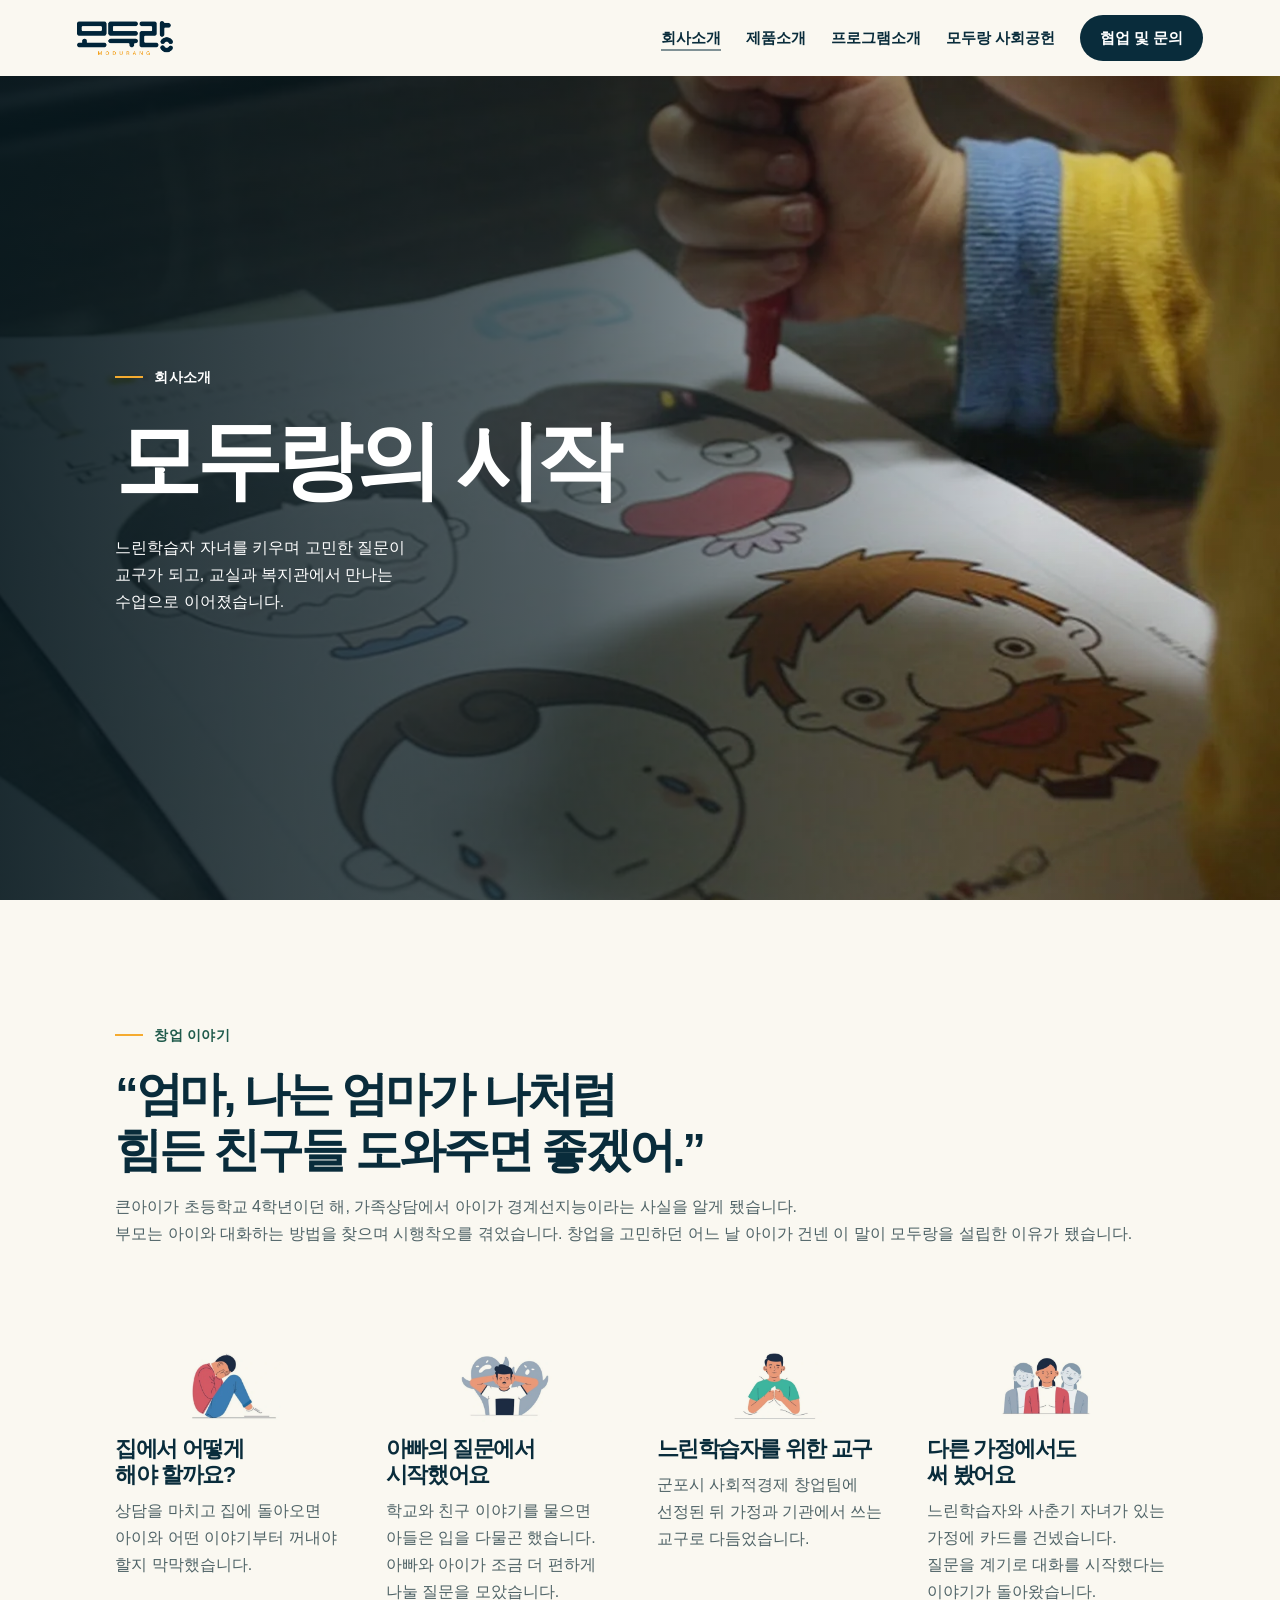
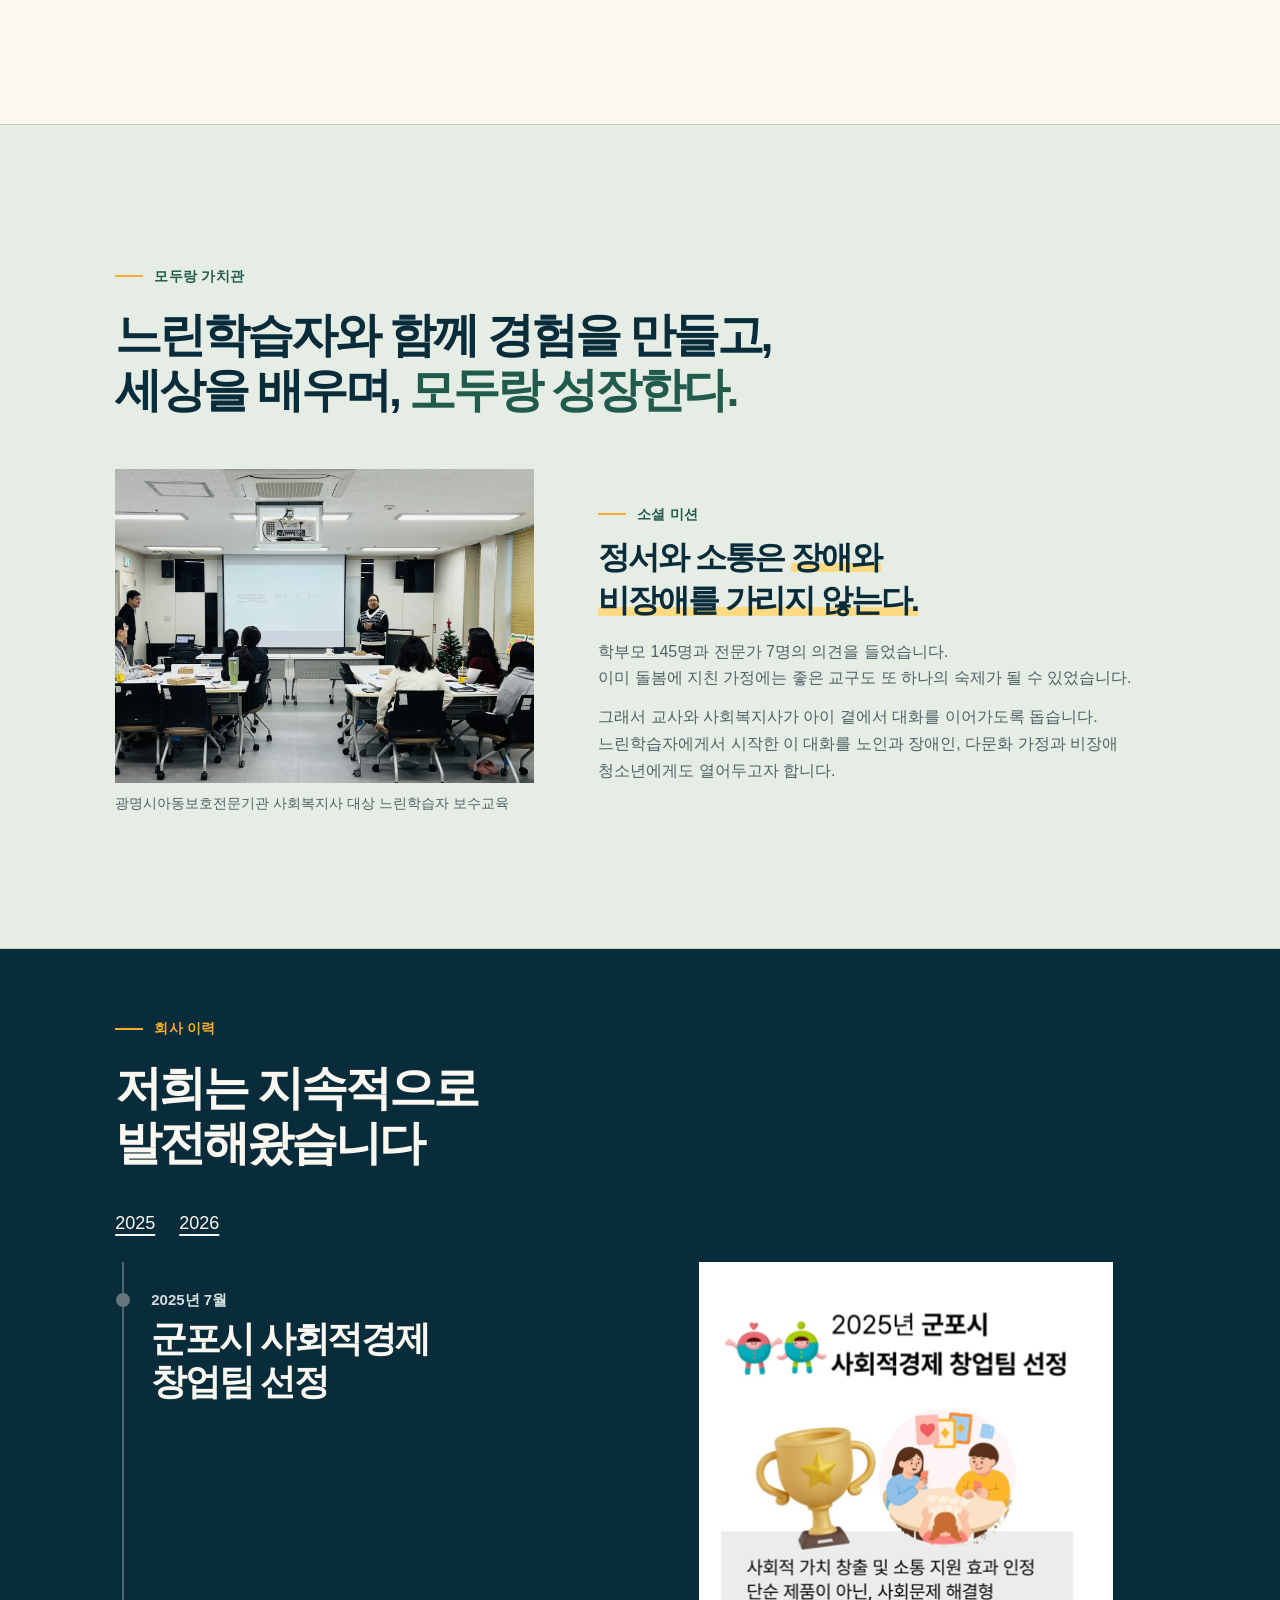
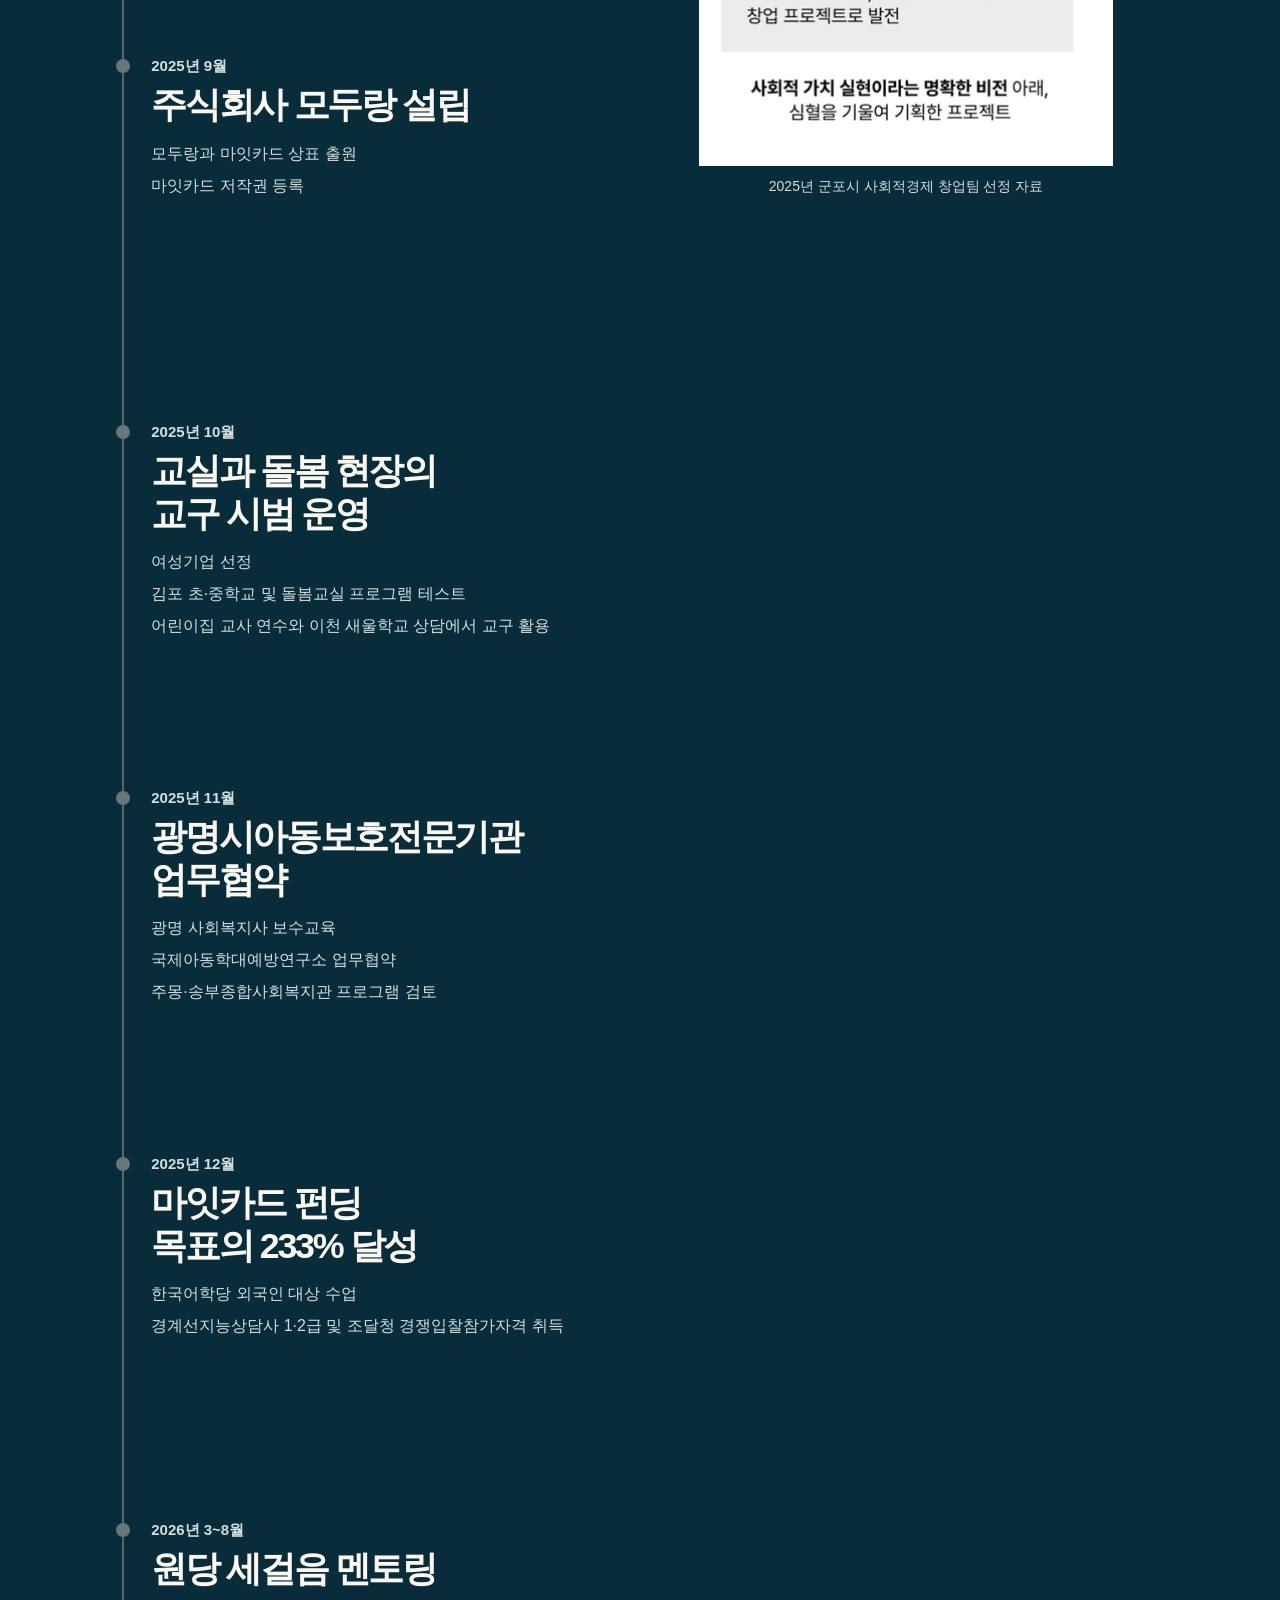
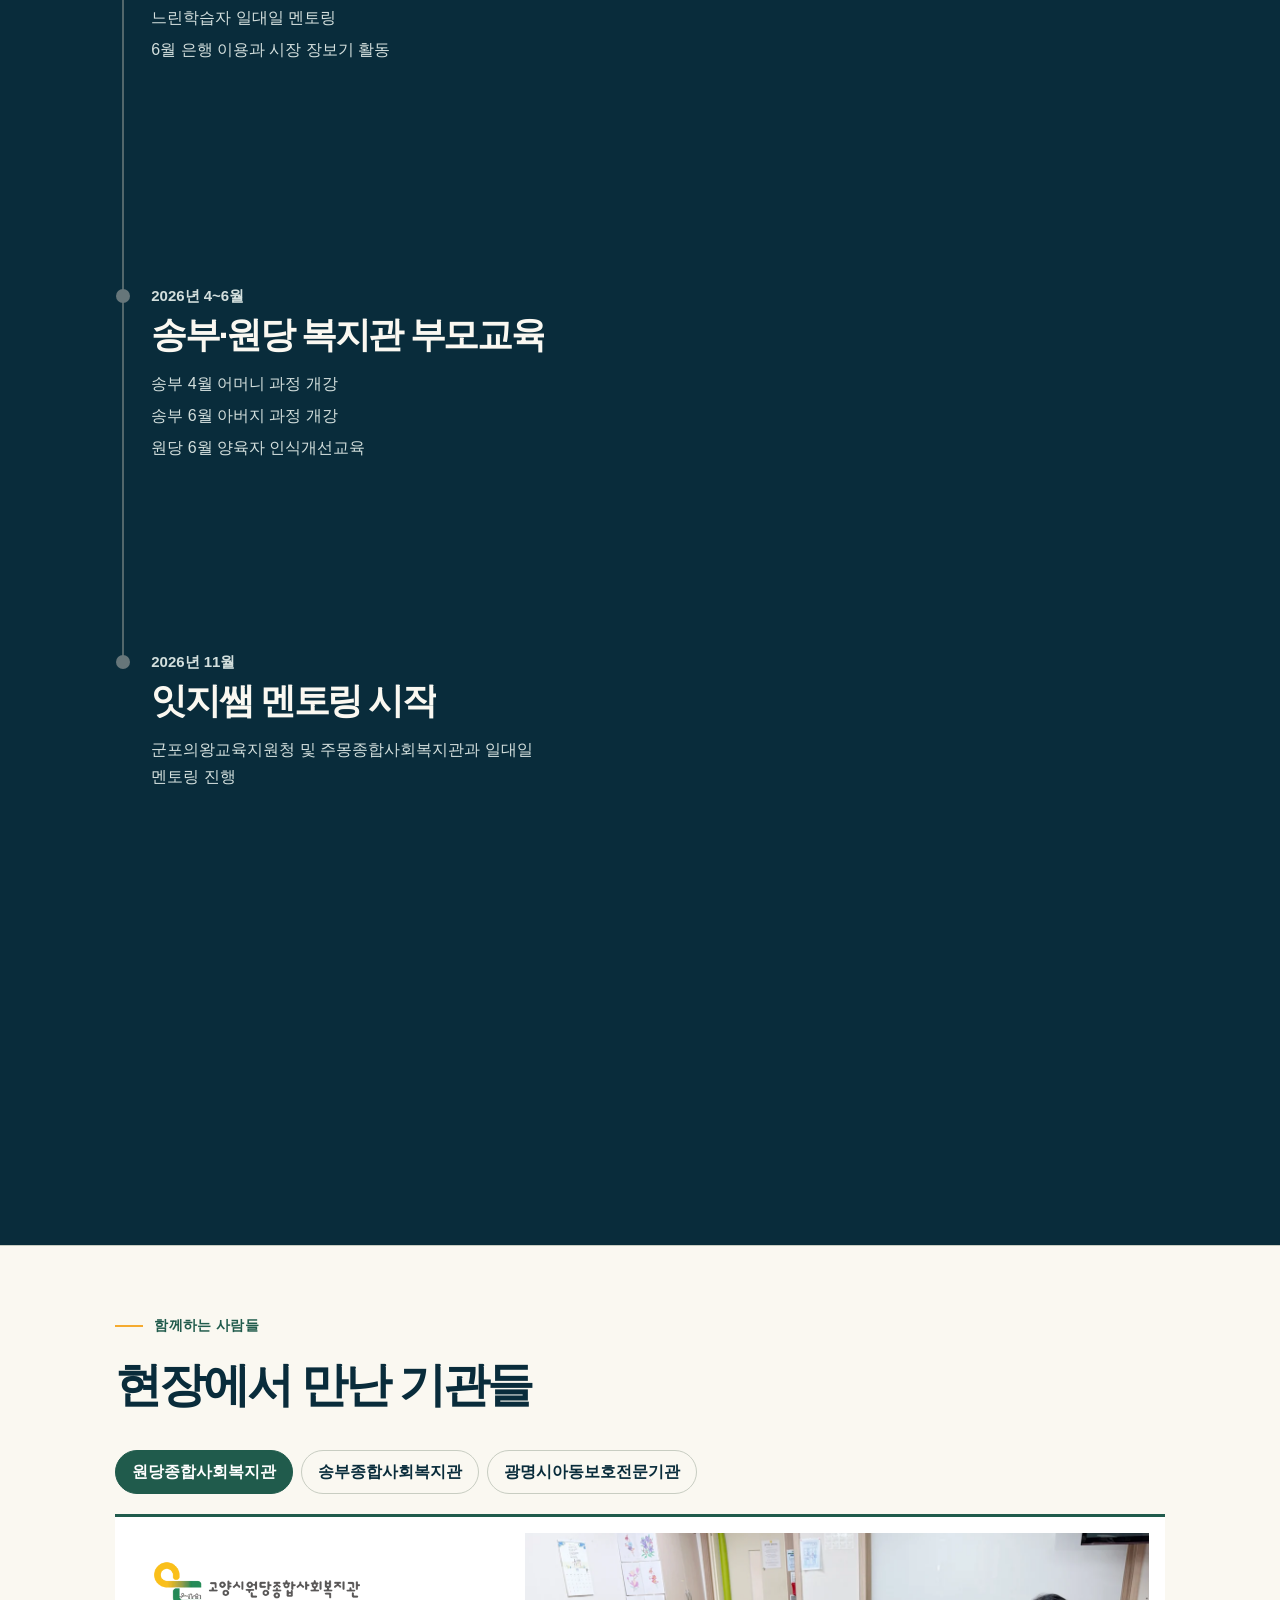
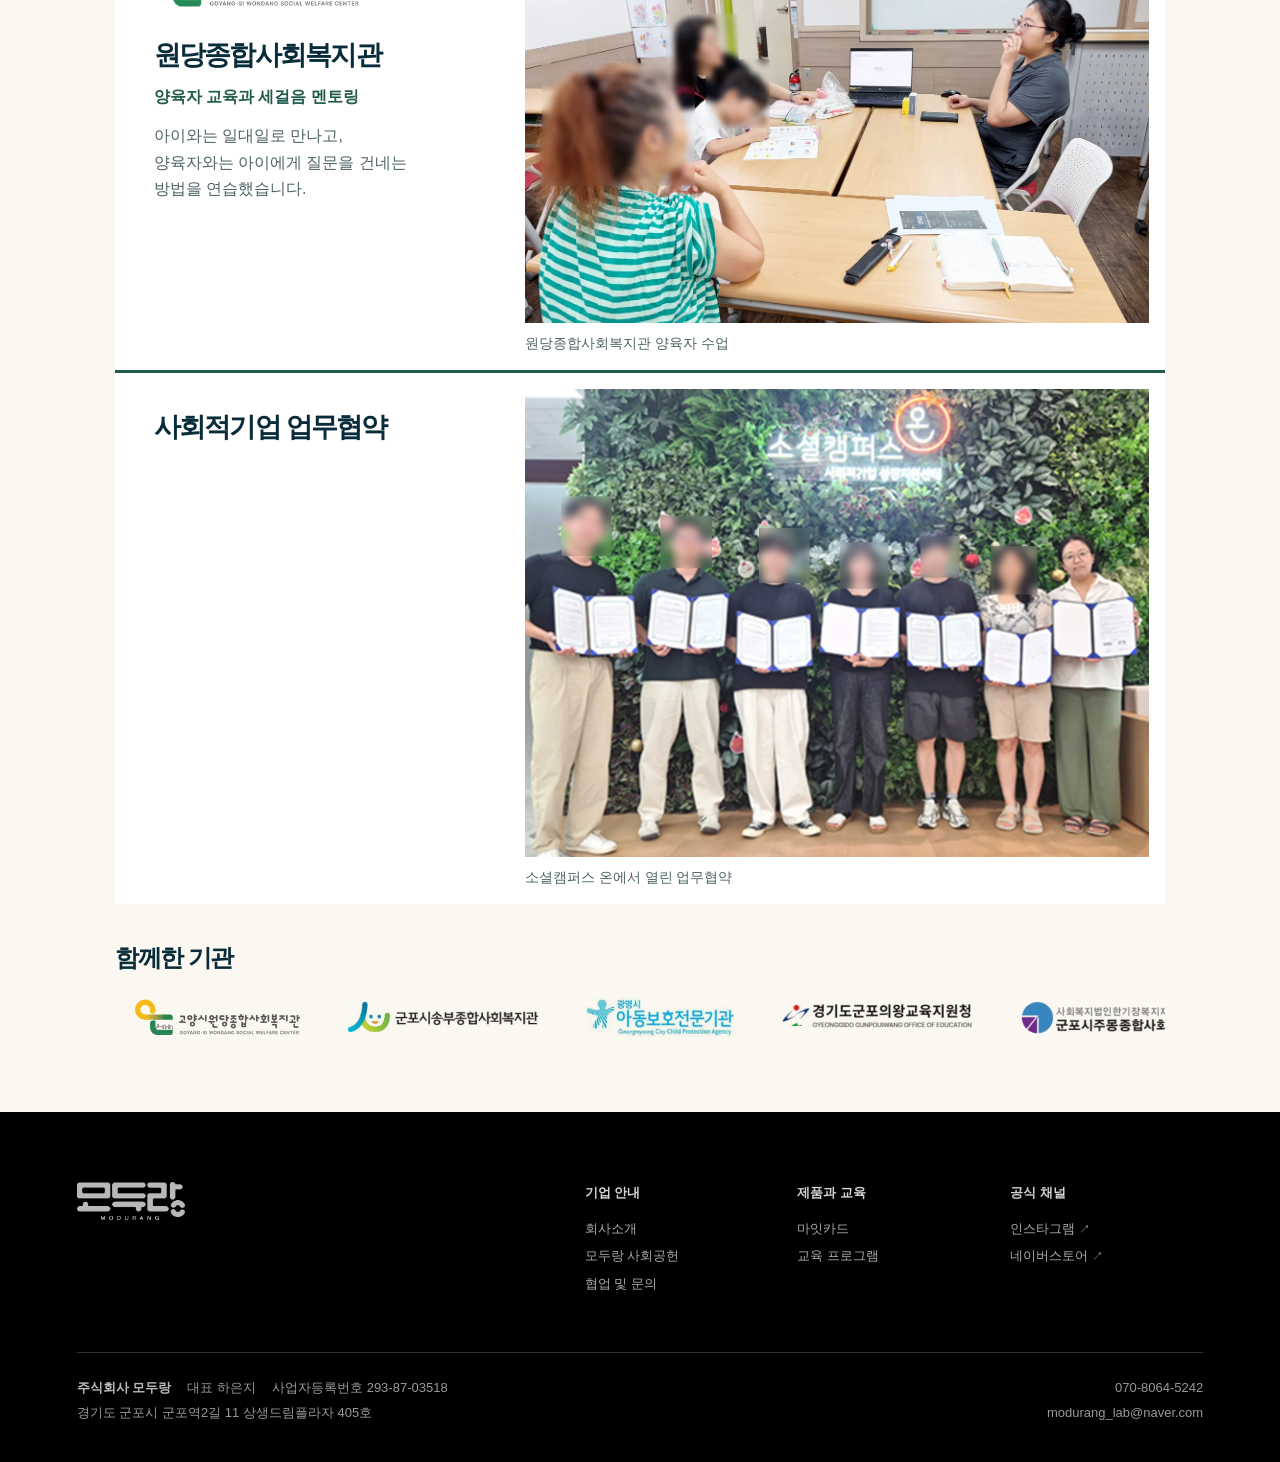
==== company.html @ 67b657a2 "Publish Modurang corporate website" ====
<!DOCTYPE html>

<html lang="ko">
<head>
<meta charset="utf-8"/>
<meta content="width=device-width, initial-scale=1" name="viewport"/>
<meta content="모두랑은 느린학습자를 위한 대화 교구와 교육 프로그램을 만듭니다." name="description"/>
<title>회사소개 | 주식회사 모두랑</title>
<link href="style.css" rel="stylesheet"/>
<link href="scenes.css" rel="stylesheet"/>
<script defer="" src="vendor/lenis-1.3.17.min.js"></script><script defer src="editions.js"></script><script defer="" src="site.js">
</script>
<script defer src="scenes.js"></script>
</head>
<body class="page-company">
<a class="skip" href="#main">본문으로 이동</a>
<header class="bar">
<div class="wrap">
<a class="brand" href="index.html">
<img alt="모두랑 홈" src="images/logo.png"/>
</a>
<nav aria-label="주 메뉴" class="nav">
<a aria-current="page" class="" href="company.html"><span class="menu-label">회사소개</span></a>
<a class="" href="product.html"><span class="menu-label">제품소개</span></a>
<a class="" href="programs.html"><span class="menu-label">프로그램소개</span></a>
<a class="" href="impact.html"><span class="menu-label">모두랑 사회공헌</span></a>
<a class="contact" href="contact.html"><span class="menu-label">협업 및 문의</span></a>
</nav>
<details class="mobile">
<summary>메뉴</summary>
<nav aria-label="모바일 메뉴">
<a aria-current="page" class="" href="company.html"><span class="menu-label">회사소개</span></a>
<a class="" href="product.html"><span class="menu-label">제품소개</span></a>
<a class="" href="programs.html"><span class="menu-label">프로그램소개</span></a>
<a class="" href="impact.html"><span class="menu-label">모두랑 사회공헌</span></a>
<a class="contact" href="contact.html"><span class="menu-label">협업 및 문의</span></a>
</nav>
</details>
</div>
</header>
<main id="main">
<section class="title photo-hero">
<div class="wrap">
<div>
<span class="kicker">회사소개</span>
<h1>모두랑의 시작</h1>
<p class="intro">느린학습자 자녀를 키우며 고민한 질문이 교구가 되고, 교실과 복지관에서 만나는 수업으로 이어졌습니다.</p>
</div>
<div class="feature-media"><img alt="그림을 가리키며 낱말을 익히는 모습" class="photo" fetchpriority="high" src="images/origin.webp"/></div>
</div>
</section>
<section class="band section" id="founding-story">
<div class="wrap">
<div class="headline">
<span class="kicker">창업 이야기</span>
<h2>“엄마, 나는 엄마가 나처럼 힘든 친구들 도와주면 좋겠어.”</h2>
<p class="briefText"><span class="sentence">큰아이가 초등학교 4학년이던 해, 가족상담에서 아이가 경계선지능이라는 사실을 알게&nbsp;됐습니다.</span> <span class="sentence">부모는 아이와 대화하는 방법을 찾으며 시행착오를 겪었습니다.</span> <span class="sentence">창업을 고민하던 어느 날 아이가 건넨 이 말이 모두랑을 설립한 이유가&nbsp;됐습니다.</span></p>
</div>
<div aria-label="창업 이야기 네 장면" class="story-notes" role="region" tabindex="0"><article><img alt="" loading="lazy" src="images/brief/story-1.webp"/><h3>집에서 어떻게 해야 할까요?</h3><p>상담을 마치고 집에 돌아오면 아이와 어떤 이야기부터 꺼내야 할지 막막했습니다.</p></article><article><img alt="" loading="lazy" src="images/brief/story-2.webp"/><h3>아빠의 질문에서 시작했어요</h3><p><span class="sentence">학교와 친구 이야기를 물으면 아들은 입을 다물곤&nbsp;했습니다.</span> <span class="sentence">아빠와 아이가 조금 더 편하게 나눌 질문을 모았습니다.</span></p></article><article><img alt="" loading="lazy" src="images/brief/story-3.webp"/><h3>느린학습자를 위한 교구</h3><p>군포시 사회적경제 창업팀에 선정된 뒤 가정과 기관에서 쓰는 교구로 다듬었습니다.</p></article><article><img alt="" loading="lazy" src="images/brief/story-4.webp"/><h3>다른 가정에서도 써 봤어요</h3><p><span class="sentence">느린학습자와 사춘기 자녀가 있는 가정에 카드를 건넸습니다.</span> <span class="sentence">질문을 계기로 대화를 시작했다는 이야기가 돌아왔습니다.</span></p></article></div><div class="story-controls" hidden=""><button aria-label="이전 창업 이야기" data-story="-1" type="button">←</button><span aria-live="polite"></span><button aria-label="다음 창업 이야기" data-story="1" type="button">→</button></div>
</div>
</section>
<section class="band section values" id="values" aria-labelledby="values-title">
  <div class="wrap">
    <header class="values-statement">
      <span class="kicker">모두랑 가치관</span>
      <h2 id="values-title"><span>느린학습자와 함께</span> <span>경험을 만들고,</span><br>
        <span>세상을 배우며,</span> <strong>모두랑 성장한다.</strong></h2>
    </header>
    <div class="mission-layout">
      <div class="mission-copy">
        <span class="kicker">소셜 미션</span>
        <h3 class="mission-quote">정서와 소통은 <mark>장애와 비장애를 가리지&nbsp;않는다.</mark></h3>
        <p><span class="sentence">학부모 145명과 전문가 7명의 의견을 들었습니다.</span> <span class="sentence">이미 돌봄에 지친 가정에는 좋은 교구도 또 하나의 숙제가 될 수 있었습니다.</span></p>
        <p><span class="sentence">그래서 교사와 사회복지사가 아이 곁에서 대화를 이어가도록 돕습니다.</span> <span class="sentence">느린학습자에게서 시작한 이 대화를 노인과 장애인, 다문화 가정과 비장애 청소년에게도 열어두고자 합니다.</span></p>
      </div>
      <figure class="document-photo">
        <div><img width="1300" height="975" src="images/field/gm-class.webp" alt="교육실에서 강사의 설명을 듣는 사회복지사들" loading="lazy"></div>
        <figcaption>광명시아동보호전문기관 사회복지사 대상 느린학습자 보수교육</figcaption>
      </figure>
    </div>
  </div>
</section>
<section class="band section history" id="history">
<div class="wrap">
<header class="headline"><span class="kicker">회사 이력</span>
<h2>저희는 지속적으로 발전해왔습니다</h2>
</header>
<nav class="year-nav" aria-label="회사 이력 연도"><a href="#year25">2025</a><a href="#year26">2026</a>
</nav>
<div class="history-layout">
<div class="history-track">
<article class="record" id="year25">
  <div class="record-copy">
    <div class="record-date">2025년 7월</div>
    <h3>군포시 사회적경제 창업팀 선정</h3>
  </div>
  <figure class="document-photo">
    <div><img width="412" height="501" src="images/field/gunpo-startup-selection.png" alt="소통을 돕는 교구를 사회문제 해결형 창업 프로젝트로 발전시킨 내용을 담은 선정 안내 자료" loading="lazy"></div>
    <figcaption>2025년 군포시 사회적경제 창업팀 선정 자료</figcaption>
  </figure>
</article>
<article class="record" id="foundation">
  <div class="record-copy">
    <div class="record-date">2025년 9월</div>
    <h3>주식회사 모두랑 설립</h3>
    <ul class="record-details">
      <li>모두랑과 마잇카드 상표 출원</li>
      <li>마잇카드 저작권 등록</li>
    </ul>
  </div>
  <figure class="document-photo">
    <div class="prototype-frame"><span class="rotated-prototype"><img width="1050" height="1400" src="images/brief/image11.png" alt="마잇카드 시제품" loading="lazy"></span></div>
    <figcaption>교구 개발 자료 | 마잇카드 시제품</figcaption>
  </figure>
</article>
<article class="record" id="school">
  <div class="record-copy">
    <div class="record-date">2025년 10월</div>
    <h3>교실과 돌봄 현장의 교구 시범 운영</h3>
    <ul class="record-details">
      <li>여성기업 선정</li>
      <li>김포 초·중학교 및 돌봄교실 프로그램 테스트</li>
      <li>어린이집 교사 연수와 이천 새울학교 상담에서 교구 활용</li>
    </ul>
  </div>
  <figure class="document-photo">
    <div><img width="825" height="1100" src="images/field/office.webp" alt="군포 모두랑 사무실" loading="lazy"></div>
    <figcaption>2025년 10월 | 군포 모두랑 사무실</figcaption>
  </figure>
</article>
<article class="record" id="agreement">
  <div class="record-copy">
    <div class="record-date">2025년 11월</div>
    <h3>광명시아동보호전문기관 업무협약</h3>
    <ul class="record-details">
      <li>광명 사회복지사 보수교육</li>
      <li>국제아동학대예방연구소 업무협약</li>
      <li>주몽·송부종합사회복지관 프로그램 검토</li>
    </ul>
  </div>
  <figure class="document-photo">
    <div><img width="1300" height="975" src="images/field/gm-agreement.webp" alt="광명시아동보호전문기관과의 업무협약 현장" loading="lazy"></div>
    <figcaption>광명시아동보호전문기관과의 업무협약 현장</figcaption>
  </figure>
</article>
<article class="record" id="funding">
  <div class="record-copy">
    <div class="record-date">2025년 12월</div>
    <h3>마잇카드 펀딩 목표의 233% 달성</h3>
    <ul class="record-details">
      <li>한국어학당 외국인 대상 수업</li>
      <li>경계선지능상담사 1·2급 및 조달청 경쟁입찰참가자격 취득</li>
    </ul>
  </div>
  <figure class="document-photo">
    <div><img width="1300" height="845" src="images/field/kit-white.webp" alt="마잇카드와 활동 도구" loading="lazy"></div>
    <figcaption>제품 자료 | 마잇카드와 활동 도구</figcaption>
  </figure>
</article>
<article class="record" id="year26">
  <div class="record-copy">
    <div class="record-date">2026년 3~8월</div>
    <h3>원당 세걸음 멘토링</h3>
    <ul class="record-details">
      <li>느린학습자 일대일 멘토링</li>
      <li>6월 은행 이용과 시장 장보기 활동</li>
    </ul>
  </div>
  <figure class="document-photo">
    <div><img width="1300" height="975" src="images/field/market.webp" alt="원당 세걸음 멘토링 장보기 활동" loading="lazy"></div>
    <figcaption>원당 세걸음 멘토링 장보기 활동</figcaption>
  </figure>
</article>
<article class="record" id="parents-course">
  <div class="record-copy">
    <div class="record-date">2026년 4~6월</div>
    <h3>송부·원당 복지관 부모교육</h3>
    <ul class="record-details">
      <li>송부 4월 어머니 과정 개강</li>
      <li>송부 6월 아버지 과정 개강</li>
      <li>원당 6월 양육자 인식개선교육</li>
    </ul>
  </div>
  <figure class="document-photo">
    <div><img width="1300" height="975" src="images/field/songbu-class.webp" alt="송부종합사회복지관 어머니 과정" loading="lazy"></div>
    <figcaption>송부종합사회복지관 어머니 과정</figcaption>
  </figure>
</article>
<article class="record" id="mentoring">
  <div class="record-copy">
    <div class="record-date">2026년 11월</div>
    <h3>잇지쌤 멘토링 시작</h3>
    <ul class="record-details">
      <li>군포의왕교육지원청 및 주몽종합사회복지관과 일대일 멘토링 진행</li>
    </ul>
  </div>
  <figure class="document-photo">
    <div><img width="1280" height="960" src="images/field/gunpo-mentor.webp" alt="군포 일대일 멘토링 활동 자료" loading="lazy"></div>
    <figcaption>군포 일대일 멘토링 활동 자료</figcaption>
  </figure>
</article>
</div>
<div class="history-stage"></div>
</div>
</div>
</section>
<section class="band section partners" id="partners">
<div class="wrap">
<header class="headline"><span class="kicker">함께하는 사람들</span>
<h2>현장에서 만난 기관들</h2>
</header>
<div class="case-selector" aria-label="협력 사례 선택" hidden>
<button type="button" data-case="wondang" aria-controls="case-wondang">원당종합사회복지관</button>
<button type="button" data-case="songbu" aria-controls="case-songbu">송부종합사회복지관</button>
<button type="button" data-case="gm" aria-controls="case-gm">광명시아동보호전문기관</button>
</div>
<article class="case-panel" id="case-wondang">
<div class="case-info">
<div class="case-logo"><img src="images/field/logo-wondang.webp" alt="원당종합사회복지관 로고">
</div>
<h3>원당종합사회복지관</h3><strong>양육자 교육과 세걸음 멘토링</strong>
<p>아이와는 일대일로 만나고, 양육자와는 아이에게 질문을 건네는 방법을 연습했습니다.</p>
</div>
<figure class="document-photo">
<div><img src="images/field/parents-class.webp" alt="원당종합사회복지관 양육자 수업" loading="lazy">
</div>
<figcaption>원당종합사회복지관 양육자 수업</figcaption>
</figure>
</article>
<article class="case-panel" id="case-songbu">
<div class="case-info">
<div class="case-logo"><img src="images/field/logo-songbu.webp" alt="송부종합사회복지관 로고">
</div>
<h3>송부종합사회복지관</h3><strong>업무협약과 부모교육</strong>
<p><span class="sentence">어머니 과정과 아버지 과정을 열었습니다.</span> <span class="sentence">느린학습자 인식개선 부스에는 교구를 후원했습니다.</span></p>
</div>
<figure class="document-photo">
<div><img src="images/field/songbu-parents.webp" alt="교구를 펼쳐 놓고 이야기를 나누는 송부종합사회복지관 학부모들" loading="lazy">
</div>
<figcaption>송부종합사회복지관 학부모 수업</figcaption>
</figure>
</article>
<article class="case-panel" id="case-gm">
<div class="case-info">
<div class="case-logo"><img src="images/field/logo-gm.webp" alt="광명시아동보호전문기관 로고">
</div>
<h3>광명시아동보호전문기관</h3><strong>업무협약과 실무자 교육</strong>
<p>아동을 만나는 사회복지사를 대상으로 느린학습자 보수교육을 진행했습니다.</p>
</div>
<figure class="document-photo">
<div><img src="images/field/gm-class.webp" alt="광명시아동보호전문기관 사회복지사 보수교육" loading="lazy">
</div>
<figcaption>광명시아동보호전문기관 사회복지사 보수교육</figcaption>
</figure>
</article>
<article class="case-panel" id="case-social">
<div class="case-info"><h3>사회적기업 업무협약</h3></div>
<figure class="document-photo">
<div><img width="1600" height="1200" src="images/field/social-enterprise-mou.webp" alt="소셜캠퍼스 온에서 참여자들이 협약서를 들고 찍은 단체 사진" loading="lazy"></div>
<figcaption>소셜캠퍼스 온에서 열린 업무협약</figcaption>
</figure>
</article>
<h3 class="partner-strip-heading" id="directory-title">함께한 기관</h3>
<div class="partner-strip" id="partner-strip" role="region" aria-labelledby="directory-title" tabindex="0">
<ul class="partner-list">
  <li><img class="partner-logo" src="images/field/logo-wondang.webp" alt="원당종합사회복지관"></li>
  <li><img class="partner-logo" src="images/field/logo-songbu.webp" alt="송부종합사회복지관"></li>
  <li><img class="partner-logo" src="images/field/logo-gm.webp" alt="광명시아동보호전문기관"></li>
  <li><img class="partner-logo" src="images/field/logo-office.webp" alt="경기군포의왕교육지원청"></li>
  <li><img class="partner-logo" src="images/field/logo-jumong.webp" alt="주몽종합사회복지관"></li>
</ul>
</div>
</div>
</section>
</main>
<footer class="foot" id="footer">
  <div class="wrap">
    <div class="foot-directory">
      <a class="foot-brand" href="index.html"><img src="images/logo.png" alt="모두랑 홈"></a>
      <nav aria-label="하단 메뉴">
        <div><p>기업 안내</p><a href="company.html">회사소개</a><a href="impact.html">모두랑 사회공헌</a><a href="contact.html">협업 및 문의</a></div>
        <div><p>제품과 교육</p><a href="product.html">마잇카드</a><a href="programs.html">교육 프로그램</a></div>
        <div><p>공식 채널</p><a href="https://www.instagram.com/modurang.lab/">인스타그램 <span aria-hidden="true">↗</span></a><a href="https://smartstore.naver.com/modurang_lab">네이버스토어 <span aria-hidden="true">↗</span></a></div>
      </nav>
    </div>
    <div class="foot-details">
      <div><p><strong>주식회사 모두랑</strong><span>대표 하은지</span><span>사업자등록번호 293-87-03518</span></p>
      <address>경기도 군포시 군포역2길 11 상생드림플라자 405호</address></div>
      <address class="foot-contact"><a href="tel:07080645242">070-8064-5242</a><a href="mailto:modurang_lab@naver.com">modurang_lab@naver.com</a></address>
    </div>
  </div>
</footer>
</body>
</html>
---- style.css ----
* { box-sizing: border-box }
:root {
  --ink: #092c3b; --paper: #faf8f1; --orange: #f5ab30; --pine: #205b4c;
  --draw-line-size: 2px; --line: #c8cdc2; --muted: #4f6367; --pale: #e6ede4; --header: 76px;
  --scene-min: 42rem; --scene: max(var(--scene-min), calc(100svh - var(--header))); --pad: clamp(48px, 7vh, 84px);
  font-family: Pretendard, "Apple SD Gothic Neo", "Malgun Gothic", sans-serif;
  background: var(--paper); color: var(--ink); word-break: keep-all; overflow-wrap: break-word;
  scroll-padding-top: var(--header);
}
body, figure, p, h1, h2, h3, blockquote, ol, ul { margin: 0 }
body { line-height: 1.68 }
main p { text-wrap: pretty }
.sentence { display: inline-block; max-width: 100%; vertical-align: top }
a { color: inherit; text-underline-offset: 5px }
img { display: block; max-width: 100% }
button, summary { font: inherit; color: inherit; cursor: pointer }
a, button, summary { touch-action: manipulation }
:focus-visible { outline: 3px solid #bb6b00; outline-offset: 4px }
[hidden] { display: none !important }
.skip, .sr { position: absolute; width: 1px; height: 1px; overflow: hidden; clip-path: inset(50%) }
.skip:focus { position: fixed; inset: 12px auto auto 12px; z-index: 20; width: auto; height: auto; clip-path: none; background: white; padding: 8px 16px }
.wrap { width: min(1280px, 88vw); margin-inline: auto }
main .wrap { width: min(1080px, 82vw) }
.bar { height: var(--header); position: sticky; top: 0; z-index: 9; background: var(--paper) }
.bar .wrap, .nav, .actions { display: flex; align-items: center; gap: 25px }
.bar .wrap { justify-content: space-between }
.bar .wrap { height: 100% }
.brand img { width: 96px }
.nav a, .mobile a, .actions a, .foot a { text-decoration: none }
.nav a { font-size: 15px; font-weight: 700 }
.foot a:hover { text-decoration: underline }
.bar .menu-label, main :is(.more, .row a) { position: relative; display: inline-block }
.bar .menu-label::after, .bar nav [aria-current="page"] .menu-label::before,
main :is(.more, .row a)::before, main :is(.more, .row a)::after {
  content: ''; position: absolute; inset: auto 0 0; height: var(--draw-line-size);
  background: currentColor; pointer-events: none;
}
.bar nav [aria-current="page"] .menu-label::before, main :is(.more, .row a)::before { opacity: .5 }
.bar .menu-label::after, main :is(.more, .row a)::after { clip-path: inset(0 100% 0 0) }
.bar nav a:is(:hover, :focus-visible) .menu-label::after,
main :is(.more, .row a):is(:hover, :focus-visible)::after { clip-path: inset(0) }
@media (prefers-reduced-motion: no-preference) {
  .bar .menu-label::after, main :is(.more, .row a)::after {
    transition: clip-path 320ms cubic-bezier(.22,.68,.2,1);
  }
}
.nav .contact, .pill { display: inline-flex; align-items: center; gap: 14px; border-radius: 30px; padding: 10px 20px; background: var(--ink); color: white; font-weight: 700; text-decoration: none }
.mobile { display: none }
main { display: grid; grid-template-columns: minmax(0, 1fr); grid-auto-rows: auto }
main > section { display: grid; align-content: center; min-height: var(--scene); padding-block: var(--pad) }
.section + .section { border-top: 1px solid var(--line) }
.panel, .cover, .title { background: var(--pale) }
.dark, .contactHero { background: var(--ink); color: var(--paper) }
.coverGrid, .title .wrap, .pair, .storyline, .question-layout {
  display: grid; grid-template-columns: 0.86fr 1.14fr; gap: clamp(28px, 6vw, 100px); align-items: center
}
.coverGrid > *, .pair > *, .title .wrap > *, .question-layout > * { min-width: 0 }
.kicker, .meta { font-size: 14px; font-weight: 700; letter-spacing: .025em }
.kicker { display: inline-flex; align-items: center; gap: 11px; color: var(--pine); margin-bottom: 20px }
.kicker::before { content: ''; width: 28px; height: var(--draw-line-size); background: var(--orange) }
.dark .kicker, .contactHero .kicker { color: #ffd38b }
h1, h2, h3 { letter-spacing: -.065em; line-height: 1.19; text-wrap: balance }
h1 { font-size: clamp(48px, 6.7vw, 105px) }
h2 { font-size: clamp(32px, 3.65vw, 60px); max-width: 23ch }
h3 { font-size: clamp(21px, 2.1vw, 32px) }
.cover h1 { font-size: clamp(48px, 4.65vw, 76px) }
.cover h1 em { color: var(--pine); font-style: normal; font-weight: 600 }
.intro, .briefText, .story-notes p, .row p, .review p { color: var(--muted); font-size: clamp(16px, 1.24vw, 19px) }
.intro { margin-top: 24px }
.dark .briefText, .contactHero p { color: #cddbd9 }
.actions { flex-wrap: wrap; margin-top: 26px }
main :is(.more, .row a) { text-decoration: none }
.more { padding-block: 4px; font-size: 15px; font-weight: 700 }
.more span { margin-left: 10px }
.headline { margin-bottom: clamp(24px, 4vh, 40px) }
.headline .briefText, .pair .briefText, .contactHero p { margin-top: 16px }
.feature-media, .still, .prototype-photo, .origin-print { overflow: hidden }
.feature-media img, .origin-print img, .photo { width: 100%; height: 100%; object-fit: cover }
.cover, .title { padding: 0; position: relative }
.coverGrid, .title .wrap { padding-block: var(--pad) }
.coverGrid .feature-media, .title .feature-media { height: clamp(250px, 60svh, 690px) }
.print figcaption, .pair figcaption { display: flex; justify-content: space-between; gap: 12px; padding-top: 10px; font-size: 13px; color: var(--muted) }
.print figcaption span:last-child { font-size: 16px }
.storyline { grid-template-columns: .85fr 1.15fr }
.origin-print img { aspect-ratio: 1.16 }
.storyline blockquote, .review blockquote { font-size: clamp(30px, 3.15vw, 54px); font-weight: 600; line-height: 1.45; letter-spacing: -.055em }
.storyline .briefText { margin-top: 20px }
.pair .feature-media { height: clamp(250px, 47svh, 530px) }
.briefText + .more, .review .more, .dark .more, .rows + .more { margin-top: 20px }
#use .headline { margin-bottom: clamp(52px, 6vw, 88px) }
.steps { list-style: none; padding: 0; display: grid; grid-template-columns: repeat(3, 1fr); gap: clamp(12px, 2.2vw, 36px); position: relative }
.steps li { min-width: 0 }
.still img { width: 100%; aspect-ratio: 1.67; object-fit: cover }
.steps h3 { margin-top: 18px }
.steps .briefText { margin-top: 10px; font-size: 16px }
.rows { margin-top: clamp(28px,3vw,44px); border-bottom: var(--draw-line-size) solid var(--line) }
.row { padding: clamp(24px,2.4vw,36px) 0; display: grid; grid-template-columns: minmax(100px, .6fr) 1.8fr; gap: 24px }
.row strong { font-size: 17px }
.rows + .briefText { margin-top: 12px; font-size: 15px }
.gallery { display: grid; grid-template-columns: repeat(3, minmax(0, 1fr)); gap: 20px; margin: 20px 0 }
.gallery figure > a, .prototype-photo > a { display: block }
.gallery img { max-height: 180px; margin: auto }
.gallery figcaption, .prototype-photo figcaption { font-size: 14px; margin-top: 8px }
.folio { border-bottom: 1px solid var(--line) }
.folio summary { padding: 12px 0; font-weight: 700 }
#founding-story .headline { margin-bottom: clamp(56px, 7vw, 104px) }
.story-notes { display: grid; grid-template-columns: repeat(4, 1fr); gap: clamp(12px, 2.6vw, 40px) }
.story-notes article { padding-top: 12px }
.story-notes img { margin-inline: auto; width: 94px; aspect-ratio: 1.3; object-fit: contain; mix-blend-mode: multiply }
.story-notes h3 { margin: 14px 0 10px; font-size: 22px }
.story-notes p { font-size: 16px }
.prototype { display: grid; grid-template-columns: .85fr 1fr; align-items: center; gap: 8% }
.prototype-photo img { width: 100%; height: clamp(210px, 34vh, 360px); object-fit: cover; object-position: center 58% }
.prototype-photo figcaption { color: var(--muted) }
.review { border-top: 1px solid var(--line); padding-top: 16px }
.review blockquote { font-size: clamp(25px, 2.65vw, 42px); margin-bottom: 16px }
.buttons button { border: 1px solid var(--pine); border-radius: 24px; padding: 8px 16px; background: var(--pine); color: white; font-weight: 700 }
.question-layout { grid-template-columns: 1fr 1fr }
.question-layout .samples { background: #edece1; padding: clamp(20px, 3.5vw, 55px); text-align: center }
.samples { scroll-margin-top: 16px }
.sample-stack.is-ready { display: grid; align-items: stretch }
.sample-stack.is-ready > .deck { grid-area: 1 / 1; min-width: 0 }
.sample-stack.is-ready > .deck[inert] { visibility: hidden }
.deck { display: grid; grid-template-rows: auto 1fr; align-content: start; justify-items: center; gap: 18px }
.card-face { position: relative; overflow: hidden; height: clamp(140px,25vh,255px); aspect-ratio: 220 / 313; border: 1px solid #222; border-radius: 9.5% / 6.7%; background: white; box-shadow: 0 8px 18px #122d361d }
.card-face img { position: absolute; inset: -3% auto auto -3%; width: 106%; height: 106%; max-width: none }
.deck figcaption { width: 100% }
.deck strong { display: block; min-height: 2.7em; font-size: clamp(22px, 2.3vw, 36px); font-weight: 600; line-height: 1.35; letter-spacing: -.055em }
.deck p { color: var(--muted); margin-bottom: 8px }
.buttons button:is(:hover,:focus-visible) { background: var(--ink); border-color: var(--ink) }
.buttons { display: flex; justify-content: center; gap: 10px; flex-wrap: wrap; margin-top: 16px }
.contact-layout { display: grid; grid-template-columns: minmax(0, 1.7fr) minmax(230px, 1fr); column-gap: clamp(28px, 6vw, 90px); align-items: start }
.contact-layout > .kicker { grid-column: 1 / -1 }
.contactHero h1 { font-size: clamp(40px, 4.5vw, 72px) }
.contact-email { display: flex; align-items: center; gap: 4px; margin-top: 22px }
.contact-email .more { font-size: clamp(16px, 1.5vw, 22px); overflow-wrap: anywhere }
.contact-email .copy { display: grid; flex: none; place-items: center; width: 44px; height: 44px; border: 0; border-radius: 8px; background: transparent; color: inherit }
.contact-email .copy:is(:hover, :focus-visible) { background: #ffffff18 }
.copy-status { display: block; min-block-size: 1.5em; margin-top: 4px; font-size: 14px; line-height: 1.5; color: #cddbd9 }
.contact-channels h2 { margin-bottom: 12px; font-size: 21px }
.contact-channels ul { list-style: none; padding: 0; border-bottom: var(--draw-line-size) solid #49606a }
.contact-channels li { --row-line-color: #49606a }
.contact-channels a { display: flex; align-items: center; justify-content: space-between; padding: 12px 0; text-decoration: none }
@media (max-width: 700px) {
  .contact-layout { grid-template-columns: 1fr }
  .contact-channels { margin-top: 28px }
  .copy-status { min-block-size: 3em }
}
.foot { background: #000; color: #aaa; font-size: 13px; line-height: 1.65 }
.foot-directory { display: grid; grid-template-columns: 1fr 1.3fr; align-items: start; gap: 32px; padding-block: clamp(54px, 5.5vw, 88px) clamp(44px, 4.5vw, 72px) }
.foot-brand { width: fit-content }
.foot-brand img { width: 108px; filter: brightness(0) invert(.72) }
.foot-directory nav { display: grid; grid-template-columns: repeat(3, 1fr); gap: 20px }
.foot-directory nav div { display: grid; align-content: start; justify-items: start; gap: 6px }
.foot-directory nav p { font-weight: 700; color: #d4d4d4; margin-bottom: 8px }
.foot-directory nav span { font-size: .85em }
.foot-details { display: flex; justify-content: space-between; gap: 20px; border-top: 1px solid #303030; padding: 24px 0 38px; color: #999 }
.foot-details p { display: flex; flex-wrap: wrap; gap: 2px 16px }
.foot-details strong { color: #bbb; font-weight: 600 }
.foot-details address { font-style: normal }
.foot-details p + address { margin-top: 4px }
.foot-contact { display: grid; justify-items: end; align-content: start; gap: 4px }
.foot a:focus-visible { outline-color: #eee }
@media (max-width: 700px) {
  .foot-directory { grid-template-columns: 1fr; gap: 32px; padding-block: 42px 32px }
  .foot-brand img { width: 88px }
  .foot-directory nav { gap: 10px }
  .foot-details { flex-direction: column; gap: 14px; padding: 20px 0 32px }
  .foot-contact { display: flex; flex-wrap: wrap; gap: 4px 16px }
}
html.lenis, html.lenis body { height: auto }
html.lenis.lenis-smooth { scroll-behavior: auto }
html:has(dialog[open]) { overflow: hidden }
@media (prefers-reduced-motion: no-preference) {
  .photo-motion main img:not(.partner-logo) { opacity: 0 }
  .photo-motion main :not([inert]) > img.photo-ready.photo-in-view {
    opacity: 1;
    animation: photo-reveal var(--photo-duration, 600ms) cubic-bezier(.22,.65,.25,1) both;
  }
  .cover, .title { --photo-duration: 760ms }
  .deck { --photo-duration: 180ms }
  @keyframes photo-reveal {
    from { clip-path: inset(0 100% 0 0) }
    to { clip-path: inset(0) }
  }
  .pill, .buttons button { transition: background .25s, color .25s }
  .pill:hover { background: var(--pine); color: white }
}
@media (max-width: 850px) {
  :root { --header: 62px; --scene-min: 50rem; --pad: 40px }
  .nav { display: none }
  .mobile { display: block }
  .mobile summary { padding: 8px; font-weight: 700 }
  .mobile nav { position: absolute; top: 100%; inset-inline: 0; background: var(--paper); padding: 12px 6vw 18px }
  .mobile nav a { display: block; padding: 8px 0 }
  .brand img { width: 82px }
  .story-notes { grid-template-columns: 1fr 1fr }
  .coverGrid, .title .wrap, .pair, .storyline, .question-layout { gap: 26px }
  .cover h1 { font-size: clamp(38px, 5vw, 50px) }
  .title .feature-media, .coverGrid .feature-media { height: clamp(240px, 44svh, 450px) }
}
@media (max-width: 640px) {
  :root { --pad: 36px }
  .wrap { width: 89vw }
  .coverGrid, .title .wrap, .pair, .storyline, .question-layout, .prototype { grid-template-columns: 1fr; gap: 22px }
  .coverGrid, .title .wrap { align-content: center }
  .cover h1 { font-size: clamp(39px, 9.6vw, 58px) }
  h2 { font-size: 32px }
  .kicker { margin-bottom: 10px }
  .intro { margin-top: 14px }
  .actions { margin-top: 18px; gap: 14px }
  .coverGrid .feature-media, .title .feature-media, .pair .feature-media { height: clamp(170px, 27svh, 290px) }
  .origin-print img { height: 25svh; min-height: 146px }
  .steps { grid-template-columns: 1fr; gap: 16px }
  .steps li { display: grid; grid-template-columns: 31% 1fr; gap: 0 14px; align-content: start }
  .steps .still { grid-column: 1; grid-row: 1/3; align-self: start }
  .steps img { height: auto; aspect-ratio: 1.38 }
  .steps h3 { margin-top: 0 }
  .steps h3 { font-size: 21px }
  .steps .briefText { margin-top: 4px; font-size: 14px }
  .prototype-photo img { height: clamp(140px, 23svh, 230px) }
  .row { grid-template-columns: minmax(66px, 26%) minmax(0, 1fr); gap: 16px; padding-block: 20px }
  .row strong, .row p, .story-notes p { font-size: 15px }
  .story-notes img { width: 64px }
  .story-notes h3 { font-size: 18px }
  .gallery { gap: 9px }
  .gallery figcaption { font-size: 12px }
  .question-layout .samples { padding: 16px }
  .deck { grid-template-columns: 35% minmax(0,1fr); grid-template-rows: 1fr; align-items: center; gap: 12px }
  .card-face { width: min(100%,102px); height: auto }

}
@media (max-width: 359px) {
  :root { --scene-min: 55rem }
}
.story-controls { display: none }
@media (min-width: 641px) and (max-height: 759px) {
  :root { --pad: 30px }
}
@media (max-width: 640px) {
  .story-notes {
    display: flex; overflow-x: auto; scroll-snap-type: x mandatory;
    overscroll-behavior-x: contain; gap: 18px; padding: 0 0 10px; scrollbar-width: thin;
  }
  .story-notes article { flex: 0 0 84%; scroll-snap-align: start }
  .story-notes h3 { font-size: 22px }
  .story-controls { display: flex; gap: 14px; align-items: center; margin-top: 12px }
  .story-controls button { cursor: pointer; border: 1px solid var(--line); background: transparent; color: var(--ink); border-radius: 50%; width: 38px; height: 38px }
  .story-controls button:disabled { opacity: .35 }
  .development .prototype-photo img { height: clamp(120px, 18svh, 175px) }
  .development .headline { margin-bottom: 16px }
  .page-company .section:has(.folio), .page-product .section:last-of-type { padding-block: 24px }
}
---- scenes.css ----
/* One viewport is a minimum. A long record grows independently of its neighbours. */
.document-photo { margin: 0; min-width: 0 }
.document-photo > div { overflow: hidden }
.document-photo img { width: 100%; aspect-ratio: 4 / 3; object-fit: cover }
.document-photo figcaption { margin-top: 10px; color: var(--muted); font-size: 14px; line-height: 1.5 }
.values { background: var(--pale) }
.values-statement { padding-bottom: clamp(28px,4vw,56px) }
.values-statement h2 { max-width: none; line-height: 1.17; text-wrap: wrap }
.values-statement h2 span, .values-statement h2 strong { display: inline-block }
.values-statement h2 strong { color: var(--pine) }
.mission-layout { display: grid; grid-template-columns: minmax(0,.85fr) minmax(0,1.15fr); align-items: center; gap: clamp(28px,5vw,72px) }
.mission-layout figure { grid-area: 1 / 1 }
.mission-layout .document-photo img { height: auto; aspect-ratio: 4 / 3 }
.mission-copy { grid-column: 2 }
.mission-copy .kicker { margin-bottom: 10px }
.mission-quote { margin-bottom: 16px; font-size: clamp(24px,2.5vw,38px); line-height: 1.35; text-wrap: balance }
.mission-quote mark {
  color: inherit; background: linear-gradient(#ffda83,#ffda83) left 90% / 100% .28em no-repeat;
  -webkit-box-decoration-break: clone; box-decoration-break: clone;
}
@media(prefers-reduced-motion:no-preference) {
  .mission-quote.in-scene mark { animation: mission-underline .65s ease-out both }
  @keyframes mission-underline { from { background-size: 0% .28em } to { background-size: 100% .28em } }
}
.mission-copy p, .case-info p { color: var(--muted) }
.mission-copy p + p, .case-info p { margin-top: 12px }
@media(max-width:700px) {
  .mission-layout { grid-template-columns: minmax(0,1fr); gap: 20px }
  .mission-layout figure { grid-area: auto }
  .mission-copy { grid-column: 1 }
}
.report-pair { display: grid; grid-template-columns: 1fr 1fr; align-items: center; gap: clamp(28px,6vw,80px) }
.report-pair > * { min-width: 0 }
.history { background: var(--ink); color: var(--paper) }
.history .kicker { color: var(--orange) }
.year-nav { display: flex; gap: 24px; margin-bottom: 24px }
.year-nav a { color: inherit; font-size: 18px; text-decoration-thickness: 2px }
.history-layout { --timeline-yellow: #ffd03d }
.history-track { position: relative }
.history-track::before {
  content: ''; position: absolute; top: 0; left: 7px; width: var(--draw-line-size); height: var(--rail-height,100%);
  background: linear-gradient(to bottom, var(--timeline-yellow) var(--rail-fill,100%), var(--rail-ahead,transparent) 0);
}
.record { position: relative; padding: 26px 0 26px 36px }
.history-track > .record + .record { margin-block-start: clamp(12px,2vw,24px) }
.record { display: grid; gap: 18px; align-content: start }
.record-copy { min-width: 0 }
.record-date { font-variant-numeric: tabular-nums; font-size: 15px; font-weight: 700; line-height: 24px; margin-bottom: 6px; color: #d3dfdd }
.record-date::before { content: ''; position: absolute; left: 1px; top: 31px; width: 14px; height: 14px; border-radius: 50%; background: #66767a }
.record-copy.is-reached .record-date::before { background: var(--timeline-yellow) }
.record-copy.is-highlighted h3 { color: var(--timeline-yellow) }
@media(prefers-reduced-motion:no-preference) and (forced-colors:none) {
  @supports (background-clip:text) {
    .record-copy h3, .record-copy.is-highlighted h3 {
      width: fit-content; color: transparent;
      background: linear-gradient(var(--timeline-yellow),var(--timeline-yellow)) left center / 0% 100% no-repeat var(--paper);
      background-clip: text; transition: background-size 480ms cubic-bezier(.22,.68,.2,1);
    }
    .record-copy.is-highlighted h3 { background-size: 100% 100% }
  }
}
@media (max-width:850px), (max-height:499px) {
  @media (prefers-reduced-motion:no-preference) {
    @supports (animation-timeline:view()) {
      .record-copy > :is(h3,ul) {
        animation: history-text-pass linear both;
        animation-timeline: view();
      }
      @keyframes history-text-pass {
        0%, 100% { opacity: 0 }
        12%, 85% { opacity: 1 }
      }
    }
  }
}
.record-copy h3 { font-size: clamp(25px,2.8vw,42px) }
.record-details, .history figcaption { color: #d3dfdd }
.history figcaption { text-align: center }
.record-details { padding: 0; margin-top: 14px; list-style: none }
.record-details li + li { margin-top: 5px }
.record .document-photo img { height: auto; aspect-ratio: auto }
.history-stage:empty { display: none }
@media(min-width:851px) and (min-height:500px) {
  .history-layout.has-stage {
    display: grid; grid-template-columns: minmax(0, .95fr) minmax(0, 1.05fr);
    column-gap: clamp(32px, 5vw, 80px); align-items: start;
  }
  .has-stage .history-track { --rail-ahead: #52676b }
  .has-stage .record { min-height: clamp(190px,38svh,350px); scroll-margin-top: calc(52svh - var(--header) - 60px) }
  .has-stage .record:last-child { min-height: 62svh }
  .history-stage { position: sticky; top: calc(20svh + var(--header) * .52) }
  .history-stage .document-photo > div { display: grid; align-items: center; height: 56svh }
  .history-stage .document-photo img { width: 100%; height: 100%; min-height: 0; object-fit: contain }
}
/* Keep the timeline's rotation local to this use of the original photograph. */
.history .prototype-frame { width: 108%; margin-inline: -4%; display: grid; place-items: center }
.rotated-prototype { display: block; position: relative; width: 100%; aspect-ratio: 4 / 3 }
.history .document-photo .rotated-prototype img {
  position: absolute; top: 50%; left: 50%; width: 75%; height: auto; aspect-ratio: auto;
  transform: translate(-50%, -50%) rotate(-90deg);
}
.history-stage .rotated-prototype { max-width: calc(56svh * 4 / 3) }
@media(prefers-reduced-motion:no-preference) {
  .photo-motion .history .rotated-prototype:has(.photo-ready.photo-in-view) {
    animation: photo-reveal 600ms cubic-bezier(.22,.65,.25,1) both;
  }
  .photo-motion .history .rotated-prototype > img.photo-ready.photo-in-view { animation: none }
}
.partners { background: var(--paper) }
.case-selector { display: flex; flex-wrap: wrap; gap: 8px; margin-bottom: 20px }
.case-selector button { border: 1px solid var(--line); background: transparent; padding: 8px 16px; font-weight: 700; border-radius: 24px }
.case-selector button[aria-pressed=true] { color: white; background: var(--pine); border-color: var(--pine) }
.case-panel { display: grid; grid-template-columns: .75fr 1.25fr; background: white; border-top: 3px solid var(--pine); align-items: stretch }
.case-info { padding: clamp(20px,3vw,48px) }
.case-logo { display: flex; align-items: center; height: 56px; margin-bottom: 28px }
.case-logo img { width: auto; max-width: min(100%,230px); max-height: 50px; object-fit: contain }
.case-info strong { display: block; color: var(--pine); margin-top: 12px }
.case-panel .document-photo { padding: 16px }
.case-panel .document-photo img { aspect-ratio: 1.6 }
.partner-strip-heading { margin: 40px 0 12px; font-size: clamp(18px,2vw,24px) }
.partner-strip { display: flex; overflow-x: auto; overscroll-behavior-x: contain; scrollbar-width: none; max-width: 100% }
.partner-list { flex: none; width: max-content; min-width: 100%; display: flex; align-items: center; justify-content: space-around; list-style: none; margin: 0; padding: 12px 24px; gap: 48px }
.partner-logo { width: auto; height: auto; max-width: 190px; max-height: 40px; mix-blend-mode: multiply }
@media(prefers-reduced-motion: reduce) {
  .partner-strip [aria-hidden=true] { display: none }
}
.development .prototype { align-items: start; grid-template-columns: minmax(0,1fr) minmax(0,1fr); gap: clamp(24px,6vw,90px) }
.development .prototype-photo img { height: auto; max-height: 610px; aspect-ratio: 4/4.5; object-fit: cover }
.review { min-width: 0; background: white; padding: clamp(18px,2.5vw,32px); border-top: 3px solid var(--pine) }
.review-header { display: flex; align-items: baseline; justify-content: space-between; gap: 8px; flex-wrap: wrap }
.review-header .kicker { margin: 0 }
.review-header > span:last-child { font-size: 14px; color: var(--pine) }
.review blockquote { font-size: clamp(24px,2.3vw,36px); line-height: 1.35; margin: 18px 0; max-width: 20ch }
.review-film { display: block; width: 100%; padding: 0; border: 0; background: #d15c96; aspect-ratio: 682/532 }
.review video { display: block; width: 100%; height: auto; aspect-ratio: 682/532 }
.donation-statement { font-size: clamp(32px,3vw,50px) }
.donation-statement strong { display: block; color: var(--pine) }
.contact-channels .channel-label { position: relative }
.channel-label::after {
  content: ''; position: absolute; inset: auto 0 0; height: var(--draw-line-size);
  background: currentColor; transform: scaleX(0); transform-origin: left;
}
.contact-channels a:is(:hover,:focus-visible) .channel-label::after { transform: scaleX(1) }
.contact-channels a:is(:hover,:focus-visible) [aria-hidden] { transform: translate(2px,-2px) }
:where(.row,.steps li,.contact-channels li,.case-panel,.pair .kicker) { position: relative }
.row::before, .contact-channels li::before,
.steps li::after, .row::after, .contact-channels li::after {
  content: ''; position: absolute; pointer-events: none; top: 0; left: 0;
  width: 36px; height: var(--draw-line-size); background: var(--orange);
}
.row::before, .contact-channels li::before { width: 100%; background: var(--row-line-color, var(--line)) }
.storyline blockquote { padding-block-start: 20px }
.steps li::after { width: 100%; top: -10px }
@media(prefers-reduced-motion:no-preference) {
  .row.in-scene::after,.steps li.in-scene::after,.contact-channels li.in-scene::after,.pair .kicker.in-scene::before { animation: draw-line .55s ease-out both }
  .steps li:nth-child(2)::after { animation-delay: 70ms }
  .steps li:nth-child(3)::after { animation-delay: 140ms }
  figcaption.in-scene:not(.deck figcaption) { animation: lift-caption .4s ease-out both }
  .contact-channels [aria-hidden] { transition: transform .2s }
  .channel-label::after { transition: transform 320ms cubic-bezier(.22,.68,.2,1) }
  @keyframes draw-line { from { clip-path: inset(0 100% 0 0) } to { clip-path: inset(0) } }
  @keyframes lift-caption { from { transform: translateY(7px) } to { transform: translateY(0) } }
}
/* Photograph edition: a full-width field photograph with a readable text plate. */
[data-edition=photo] :is(.cover,.title) { background: var(--ink); color: var(--paper); overflow: hidden; isolation: isolate }
[data-edition=photo] :is(.cover,.title) .wrap { grid-template-columns: minmax(0,1fr); padding-block: var(--pad); align-content: end; min-height: var(--scene) }
[data-edition=photo] :is(.cover,.title) .wrap > div:first-child { position: relative; z-index: 2; max-width: 620px; padding: clamp(22px,3vw,48px); background: var(--ink); border-top: 4px solid var(--orange) }
[data-edition=photo] :is(.cover,.title) .feature-media { position: absolute; inset: 0; width: 100%; height: 100%; z-index: -1 }
[data-edition=photo] :is(.cover,.title) .kicker { color: #ffd38b }
[data-edition=photo] :is(.cover,.title) .intro { color: var(--paper) }
[data-edition=photo] .cover .print > figcaption { display: none }
[data-edition=photo] .cover .print { display: contents }
[data-edition=photo] .cover .pill { color: var(--ink); background: var(--paper) }
.cover-caption { position: absolute; bottom: 0; right: 0; background: var(--ink); color: white; padding: 6px 14px; font-size: 13px }
[data-edition=photo] .report-pair .document-photo,[data-edition=photo] .values .document-photo { order: -1 }
[data-edition=photo] .case-panel { grid-template-columns: 1.2fr .8fr }
[data-edition=photo] .case-panel figure { order: -1 }
[data-edition=photo] .steps { gap: 0 }
[data-edition=photo] .steps li { padding: 12px }
/* Contents edition: a chapter index next to a compact photographic frontispiece. */
[data-edition=contents] :is(.cover,.title) { background: var(--paper) }
[data-edition=contents] :is(.cover,.title) .wrap { grid-template-columns: minmax(0,1.2fr) minmax(0,.8fr) }
[data-edition=contents] :is(.title,.coverGrid) .feature-media { height: auto; aspect-ratio: 4/5; border-bottom: 8px solid var(--orange) }
.chapter-nav { margin-top: 28px; display: grid; grid-template-columns: repeat(2,minmax(0,1fr)); gap: 0 18px }
.chapter-nav a { display: flex; justify-content: space-between; align-items: center; padding: 10px 0; border-top: 1px solid var(--line); font-size: 15px; font-weight: 700; text-decoration: none }
.chapter-nav a::after { content: '↓'; color: var(--pine) }
.chapter-nav a:is(:hover,:focus-visible) { text-decoration: underline 2px }
[data-edition=contents] .section:has(> .wrap > .headline + .rows) > .wrap { display: grid; grid-template-columns: .8fr 1.2fr; gap: 12px 5%; align-items: start }
[data-edition=contents] .section:has(> .wrap > .headline + .rows) > .wrap > :not(.headline) { grid-column: 2 }
[data-edition=contents] .steps li { border-top: 2px solid var(--orange); padding-top: 14px }
@media(max-width:700px) {
  .report-pair,.values .pair,.case-panel,.development .prototype,[data-edition=photo] .case-panel { grid-template-columns: minmax(0,1fr) }
  .record { padding-left: 29px }
  .record { gap: 16px }
  .case-info { padding: 18px 16px 4px }
  .case-logo { margin-bottom: 12px; height: 38px }
  .case-logo img { max-height: 38px; max-width: 175px }
  .case-selector { gap: 6px }
  .case-selector button { padding: 8px 12px }
  .development .prototype-photo img { max-height: 320px; aspect-ratio: 1.35; object-position: 50% 55% }
  .review { padding: 16px 0; background: transparent }
  .review blockquote { max-width: 100% }
  .review-header .kicker::before { width: 18px }
  [data-edition=photo] :is(.cover,.title) .wrap { align-content: end; padding-bottom: 44px }
  [data-edition=photo] :is(.cover,.title) .feature-media { bottom: 32%; height: 68% }
  [data-edition=photo] .cover-caption { top: 0; bottom: auto }
  [data-edition=photo] .case-panel figure { order: 0 }
  [data-edition=contents] :is(.cover,.title) .wrap,[data-edition=contents] .section:has(> .wrap > .headline + .rows) > .wrap { grid-template-columns: minmax(0,1fr) }
  [data-edition=contents] .section:has(> .wrap > .headline + .rows) > .wrap > :not(.headline) { grid-column: 1 }
  [data-edition=contents] :is(.title,.coverGrid) .feature-media { aspect-ratio: 2; height: auto }
  .steps li::after { width: 30% }
}

@media(min-width:851px) and (prefers-reduced-motion:no-preference) {
  [data-edition=photo] :is(.cover,.title) .wrap > div:first-child { transform: translateY(var(--plate-rise,0px)) }
}
@media(prefers-reduced-motion:no-preference) {
  [data-edition=contents] .chapter-nav a.in-scene::after { animation: lift-caption .45s ease-out both }
  [data-edition=photo] .case-panel.in-scene .case-info { animation: lift-caption .5s ease-out both }
}

[data-edition=photo] .cover h1 em { color: #ffd38b }
.chapter-jump { position: fixed; z-index: 8; bottom: 18px; right: 5vw; max-width: 89vw; color: var(--paper); background: var(--ink); box-shadow: 0 3px 18px #092c3b30 }
.chapter-jump summary { padding: 9px 16px; font-size: 14px; font-weight: 700 }
.chapter-jump .chapter-nav { margin: 0; display: grid; grid-template-columns: 1fr; padding: 0 16px }
.chapter-jump .chapter-nav a { gap: 24px; font-size: 14px; border-color: #ffffff50 }
.chapter-jump a::after { color: inherit }
.chapter-jump [aria-current] { color: #ffd38b }
@media(min-width:851px) {
  [data-edition=contents] :is(.cover,.title) .wrap { grid-template-columns: 1.3fr .7fr }
  [data-edition=contents] .chapter-nav:not(.chapter-jump nav) { grid-template-columns: 1fr; margin-top: 20px }
  [data-edition=contents] :is(.cover,.title) h1 { font-size: clamp(42px,4.1vw,72px) }
  [data-edition=contents] .chapter-nav a:is(:hover,:focus-visible)::after { transform: translateY(3px) }
}
@supports (animation-timeline:view()) {
  @media(min-width:851px) and (prefers-reduced-motion:no-preference) {
    [data-edition=photo] :is(.pair,.report-pair,.prototype) figure > div:first-child {
      animation: open-frame linear both; animation-timeline: view(); animation-range: entry
    }
    @keyframes open-frame { from { clip-path: inset(4% 3% 4% 3%) } to { clip-path: inset(0) } }
  }
}

.page-index .collab-invite { min-height: auto; padding-block: clamp(28px,4vw,52px); background: var(--paper) }
.collab-invite .wrap { display: flex; align-items: center; justify-content: space-between; flex-wrap: wrap; gap: 18px 32px }
.collab-invite h2 { font-size: clamp(21px,2vw,30px); line-height: 1.4; max-width: none }
.collab-invite .pill { flex: none }

/* The photograph fills the hero. The gradient follows the position of the copy. */
.photo-hero {
  position: relative; isolation: isolate; overflow: hidden; color: white; background: var(--ink);
  min-height: calc(100svh - var(--header));
  --hero-shade: linear-gradient(90deg,#07181ee8,#07181eab 44%,#07181e25 80%);
}
.title.photo-hero .wrap { display: block }
.photo-hero .feature-media { position: absolute; inset: 0; height: auto; z-index: -1 }
.photo-hero .feature-media img {
  position: absolute; top: -6%; width: 100%; height: 112%; object-fit: cover;
  object-position: var(--hero-focus,50% 55%);
}
.photo-hero .feature-media::after { content: ''; position: absolute; inset: 0; background: var(--hero-shade) }
.photo-hero .kicker, .photo-hero .intro, .home-hero h1 em { color: inherit }
.photo-hero .intro { max-width: 40ch }
.page-impact .photo-hero { --hero-focus: 68% 35% }
.page-programs .photo-hero { --hero-focus: 50% 61% }
.contactHero.photo-hero { --hero-shade: linear-gradient(90deg,#07181ee8,#07181eaa 55%,#07181ecc) }
.contactHero p { color: white }
.home-opening { display: block; min-height: 0; padding: 0 }
.home-hero { display: grid; align-content: center; background: white; --opening-half: min(16vw,16svh,145px) }
.home-hero .wrap { padding-block: var(--pad) }
.home-hero .pill { color: var(--ink); background: var(--paper) }
.home-hero .pill:is(:hover,:focus-visible) { background: #ffda83 }
@media(prefers-reduced-motion:no-preference) {
  .photo-hero .feature-media img { transform: translateY(var(--photo-shift,0%)) }
  .home-opening.has-scroll-opening::after { content: ''; display: block; height: var(--opening-distance,52svh) }
  .has-scroll-opening .home-hero { position: sticky; top: var(--header) }
  .has-scroll-opening .home-hero:not(:has(:focus-visible)) .feature-media {
    inset: calc((50% - var(--opening-half)) * (1 - var(--open,0)));
  }
  .has-scroll-opening .home-hero:not(:has(:focus-visible)) .feature-media::after { opacity: var(--shade,0) }
  .has-scroll-opening .home-hero:not(:has(:focus-visible)) .wrap {
    opacity: var(--copy,0); transform: translateY(calc((1 - var(--copy,0)) * 10px)); pointer-events: var(--hero-pointer,none);
  }
}
@media(max-width:640px) {
  .photo-hero { align-content: end; --hero-shade: linear-gradient(0deg,#07181ef5,#07181ed4 30%,#07181e24 80%) }
  .contactHero.photo-hero { --hero-shade: linear-gradient(0deg,#07181ef5,#07181eda 58%,#07181e35) }
  .home-opening { --opening-distance: 32svh }
  .page-company .photo-hero { --hero-focus: 63% 45% }
  .page-programs .photo-hero { --hero-focus: 9% 61% }
  .page-product .photo-hero { --hero-focus: 54% 50% }
}

#youth-programs .row { grid-template-columns: minmax(0,2fr) minmax(0,3fr); align-items: baseline }
@media(max-width:700px) {
  #youth-programs .row { grid-template-columns: 1fr; gap: 8px }
}

#education-records .row { grid-template-columns: minmax(0,.92fr) minmax(0,1.08fr); align-items: baseline }
.record-institution { display: grid; grid-template-columns: 7ch minmax(0,1fr); align-items: baseline; gap: clamp(16px,2vw,32px) }
.record-institution time { font-variant-numeric: tabular-nums; font-weight: 600 }
.record-institution strong { font-weight: 700 }
@media(max-width:700px) {
  .record-institution { grid-template-columns: minmax(0,1fr); gap: 4px }
  .record-institution time { font-size: 14px }
  #education-records .row { align-items: center }
}

.course-scores { margin-top: 24px }
.course-scores h3 { font-size: 21px }
.course-scores small { font-size: 14px; font-weight: 500; color: var(--muted) }
.course-scores dl { margin: 10px 0 0 }
.course-scores dl > div { display: flex; align-items: baseline; justify-content: space-between; gap: 12px; padding-block: 9px; border-top: var(--draw-line-size) solid var(--line) }
.course-scores dd { flex: none; margin: 0; font-weight: 700; font-variant-numeric: tabular-nums }
.page-programs .report-pair .document-photo img, #case-social .document-photo img { height: auto; aspect-ratio: 4 / 3 }
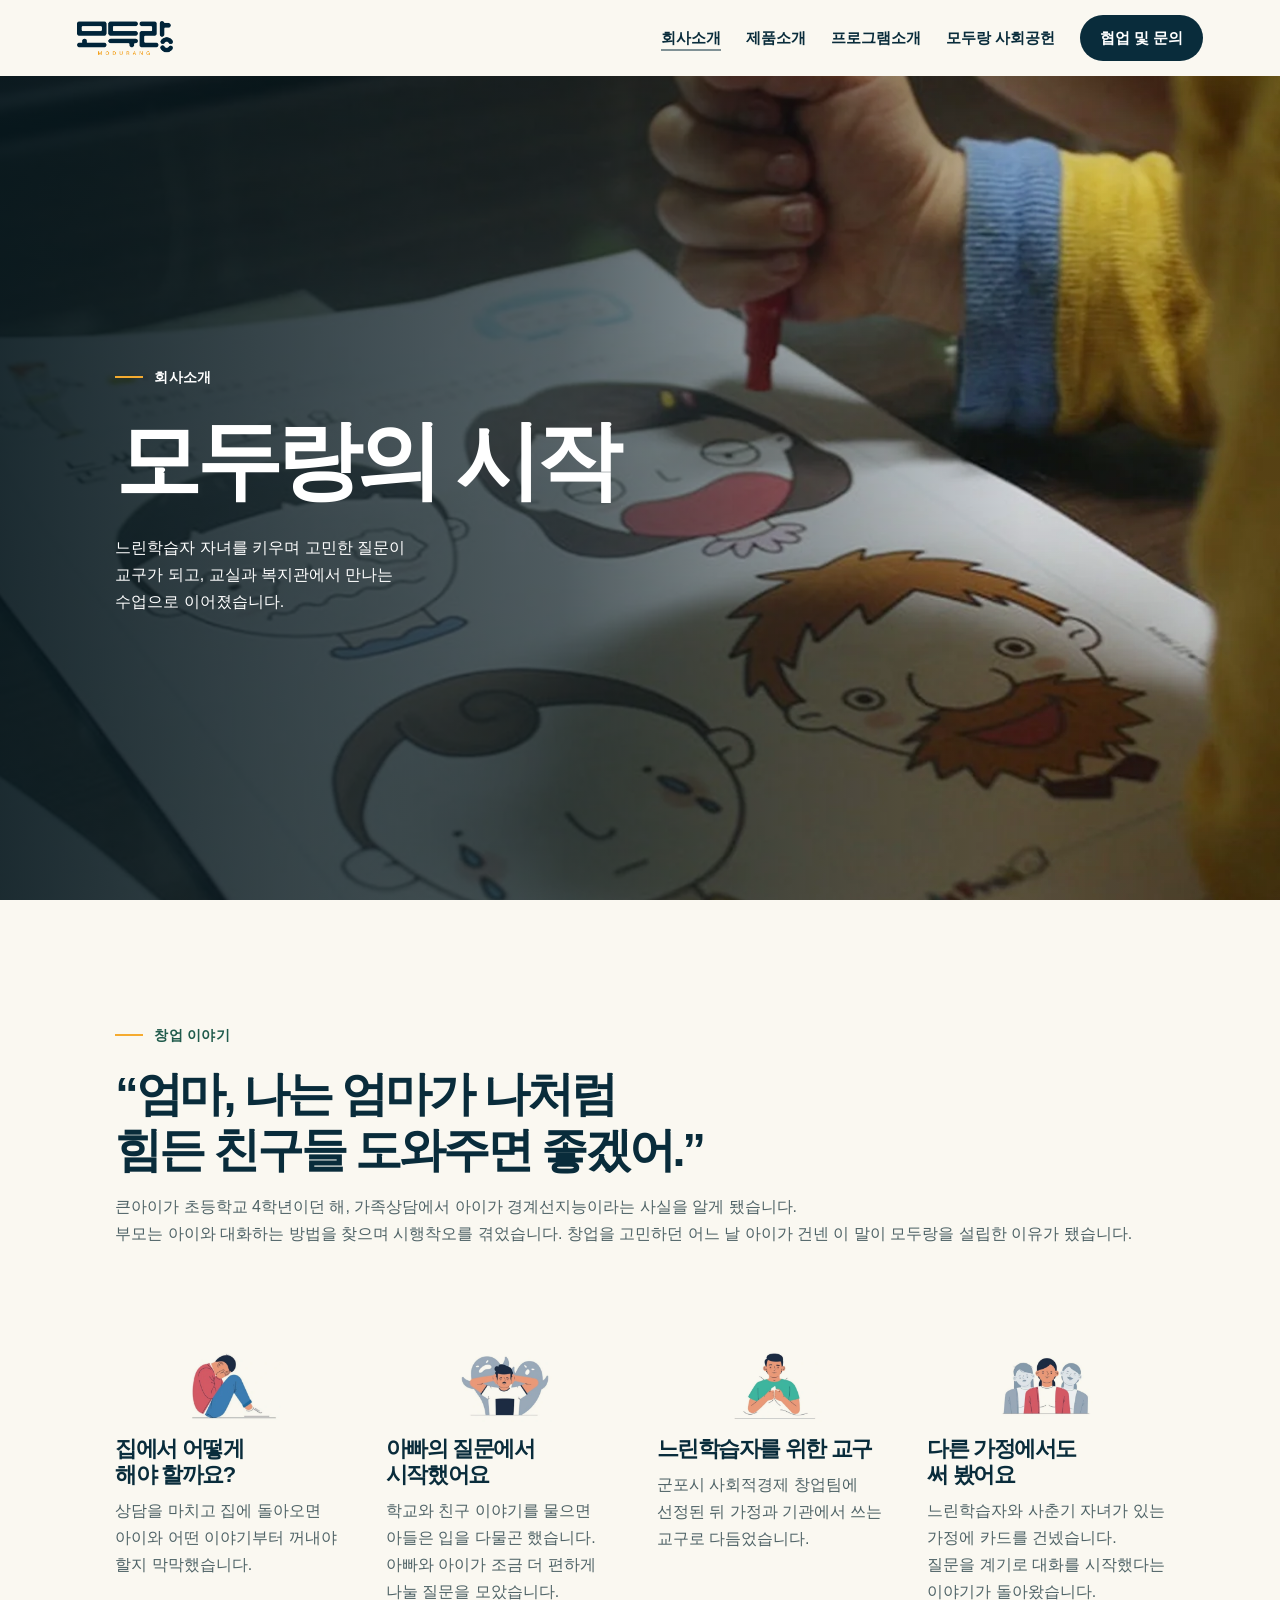
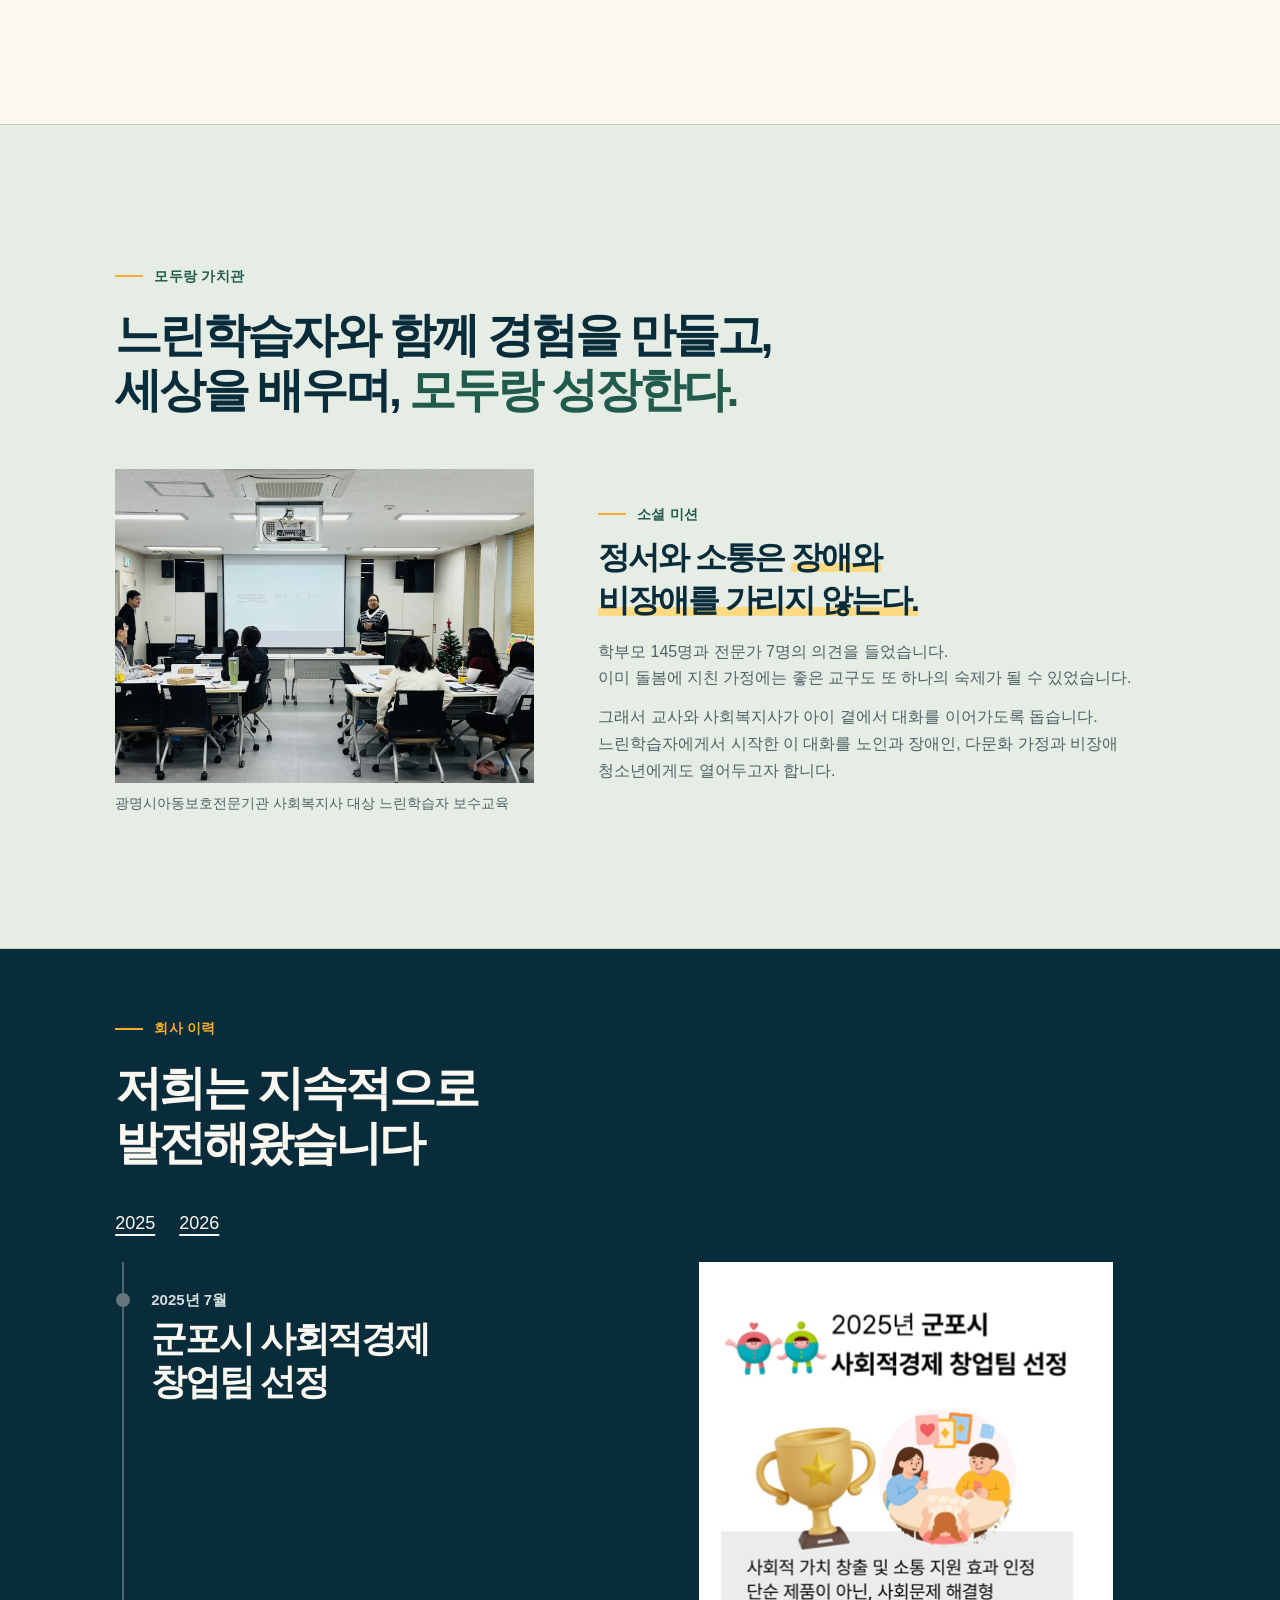
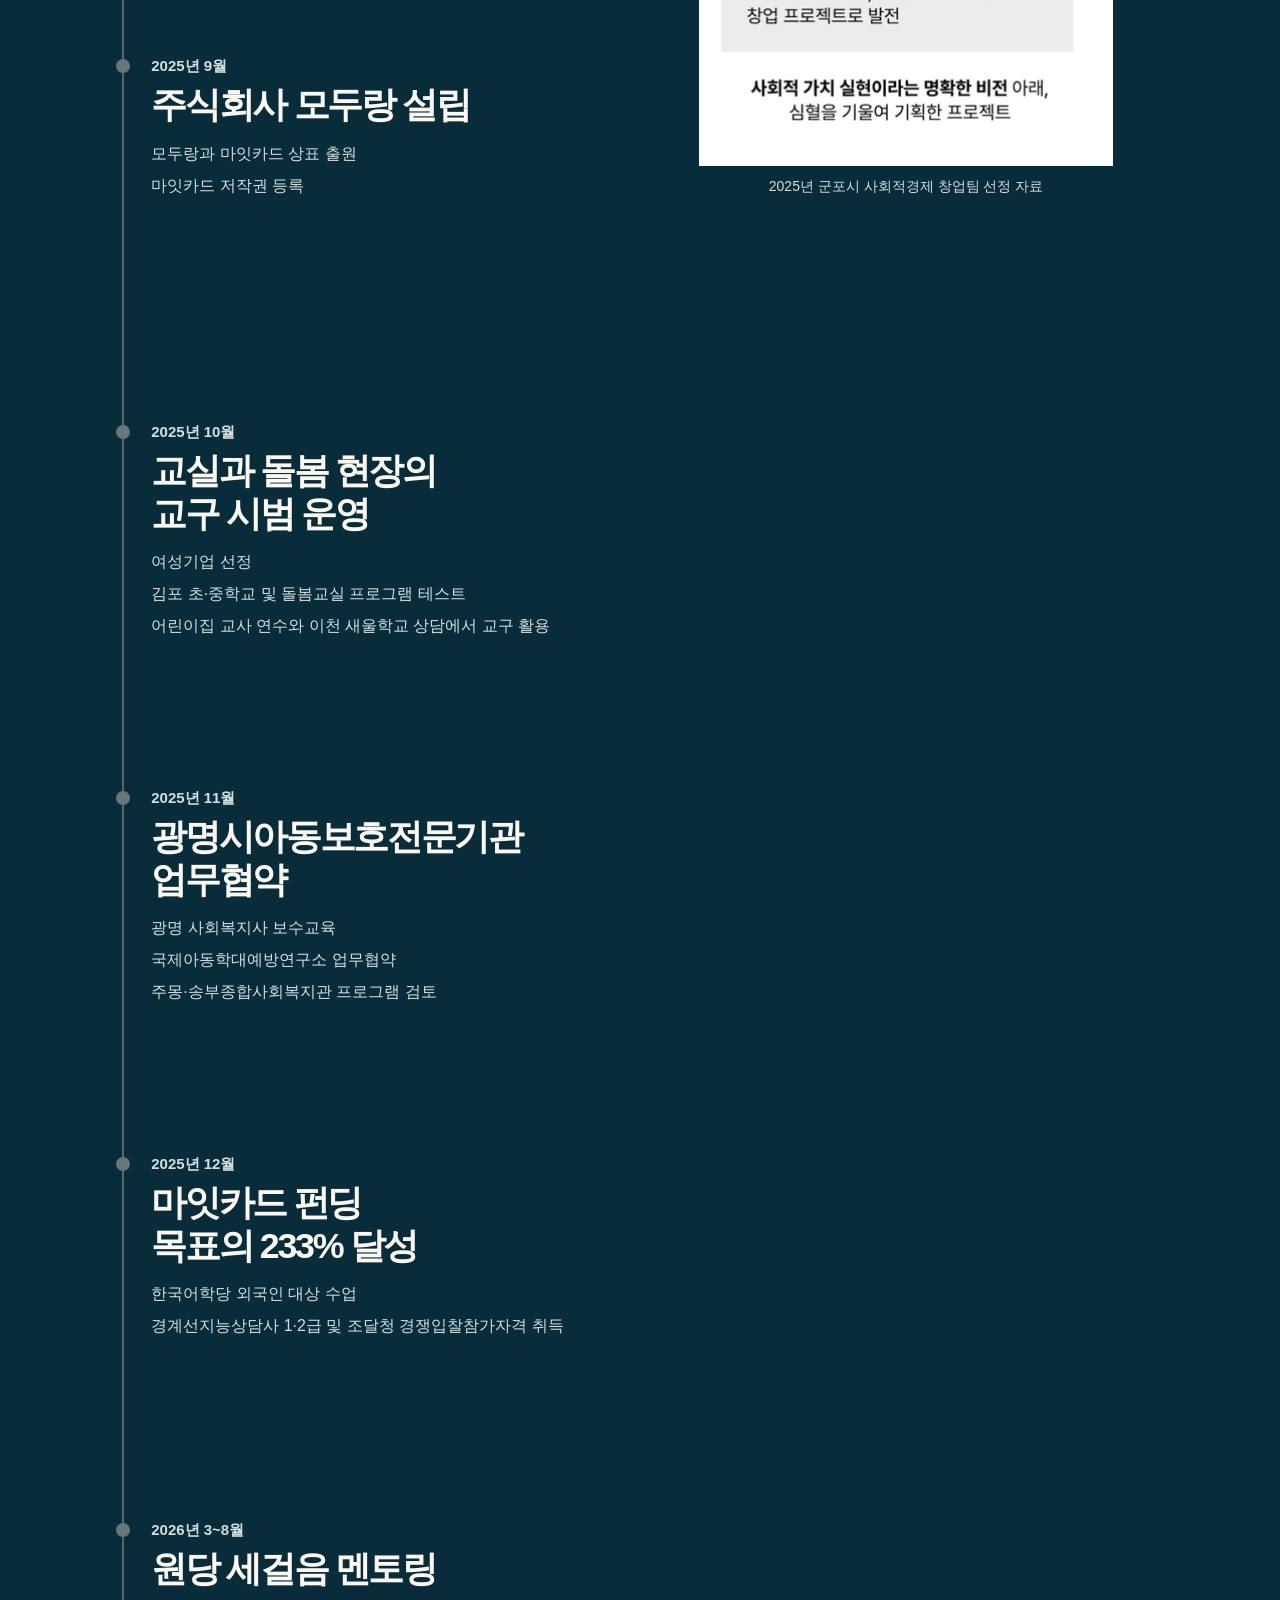
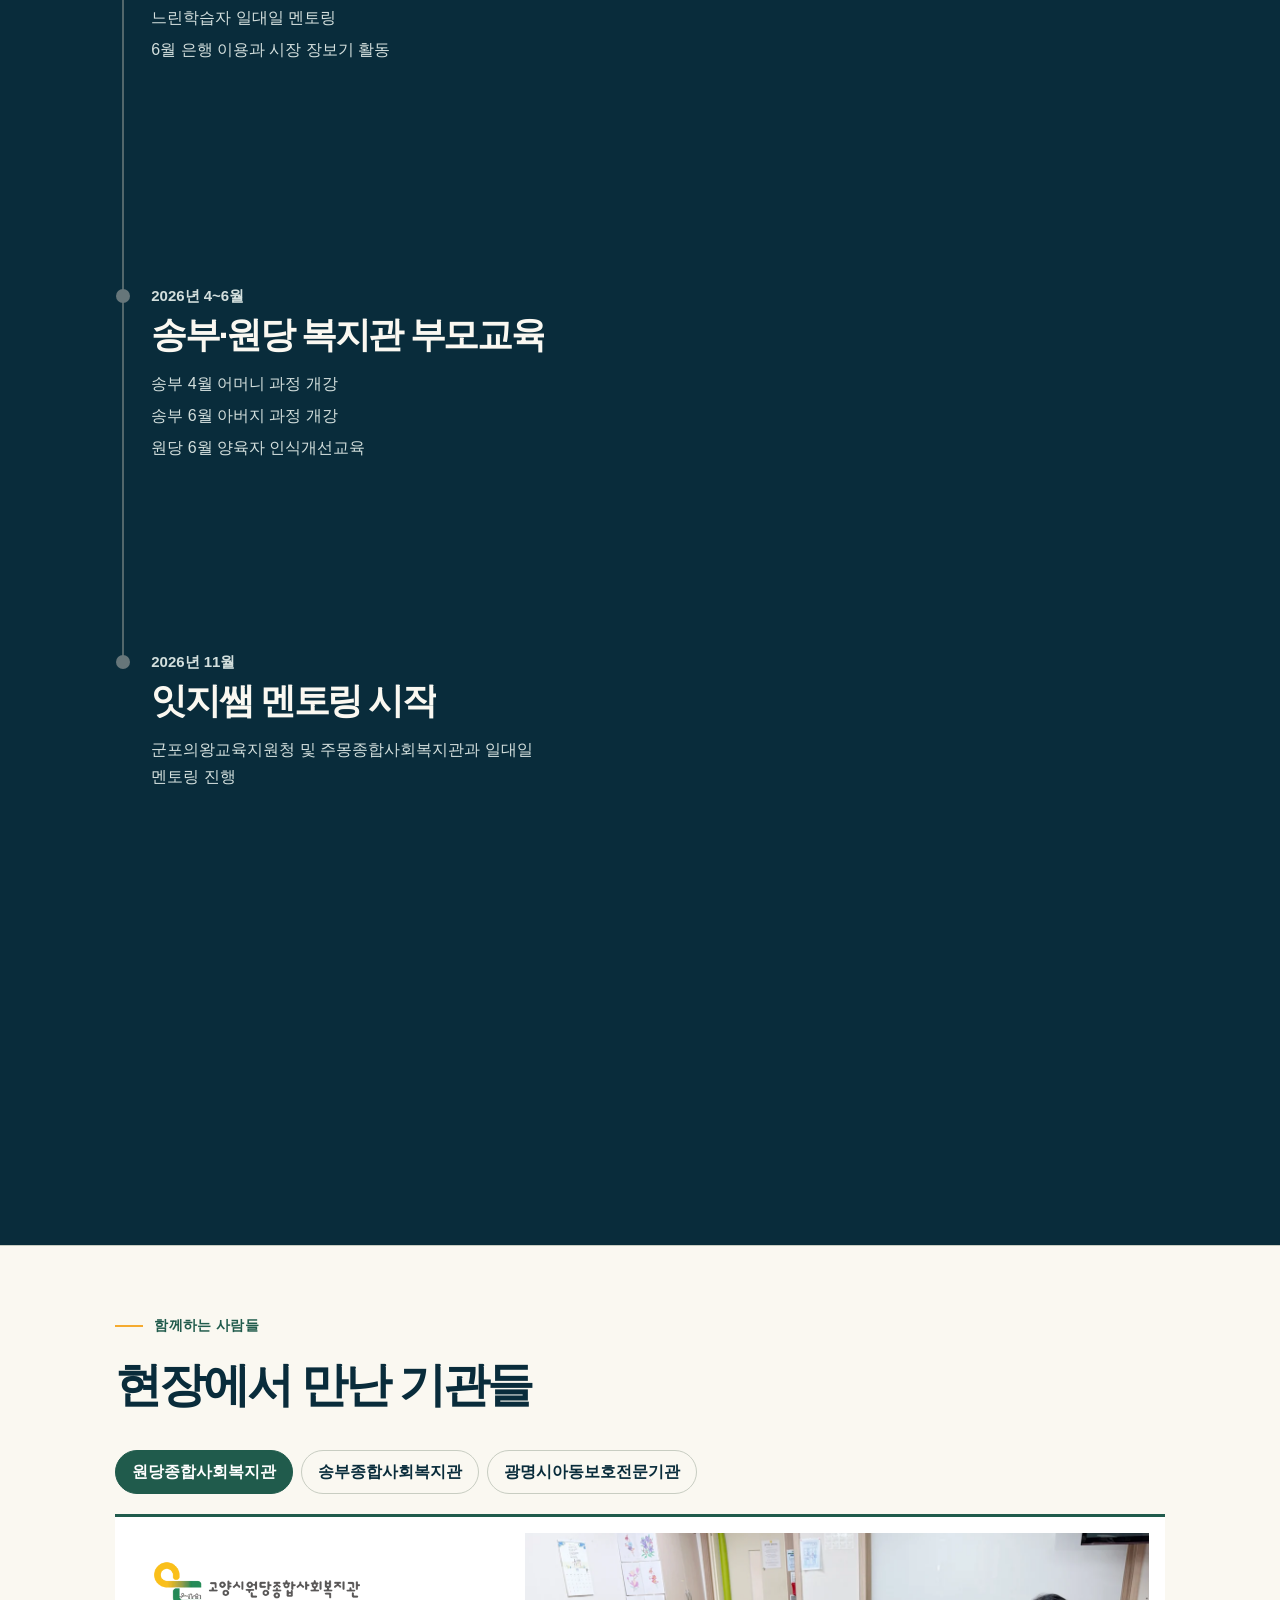
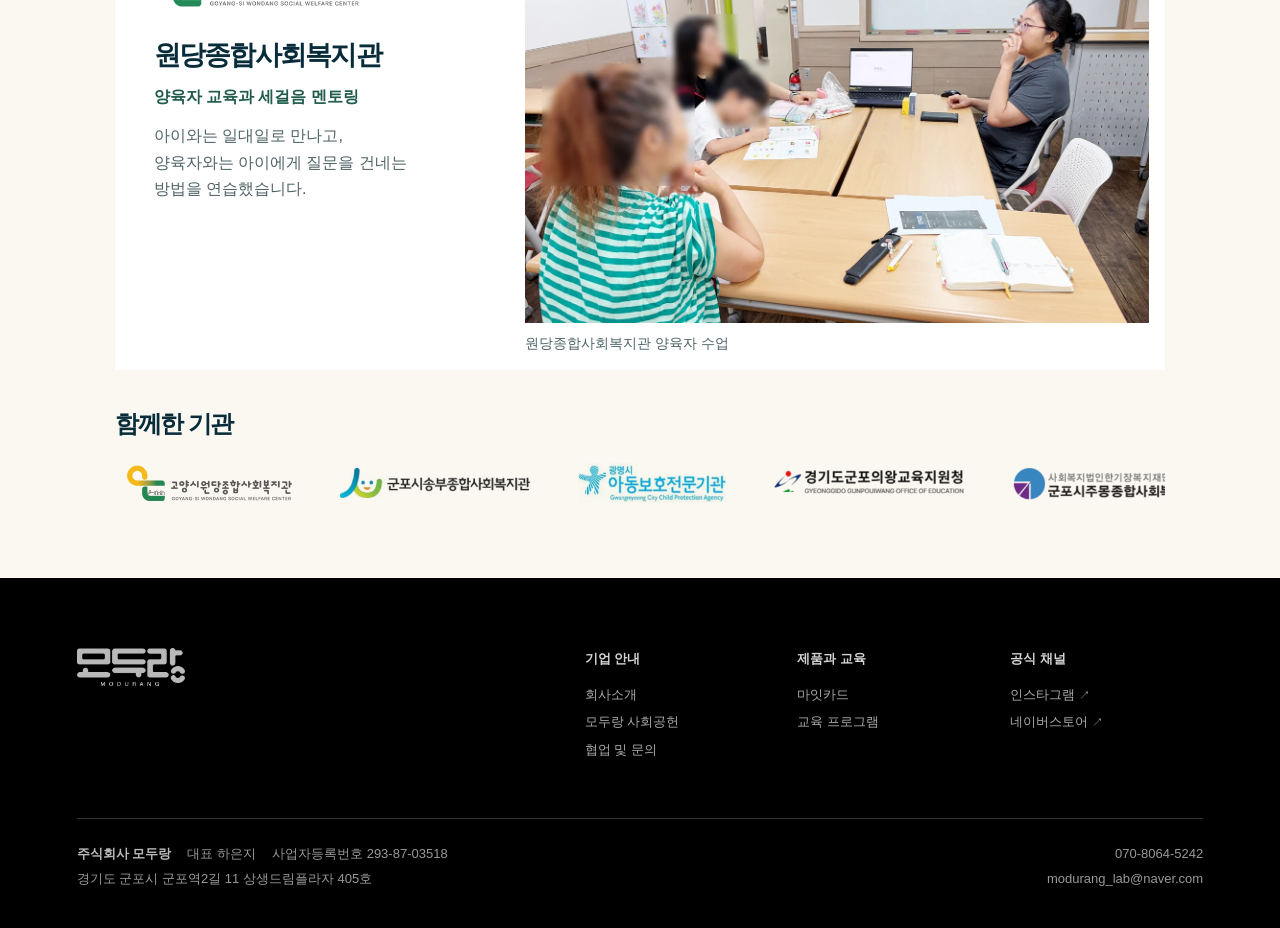
==== commit 4d06f4ca: "Remove agreement panel and planned card colors from site" ====
--- a/company.html
+++ b/company.html
@@ -231,7 +231,7 @@
 <div class="case-info">
 <div class="case-logo"><img src="images/field/logo-songbu.webp" alt="송부종합사회복지관 로고">
 </div>
-<h3>송부종합사회복지관</h3><strong>업무협약과 부모교육</strong>
+<h3>송부종합사회복지관</h3><strong>부모교육</strong>
 <p><span class="sentence">어머니 과정과 아버지 과정을 열었습니다.</span> <span class="sentence">느린학습자 인식개선 부스에는 교구를 후원했습니다.</span></p>
 </div>
 <figure class="document-photo">
@@ -244,20 +244,13 @@
 <div class="case-info">
 <div class="case-logo"><img src="images/field/logo-gm.webp" alt="광명시아동보호전문기관 로고">
 </div>
-<h3>광명시아동보호전문기관</h3><strong>업무협약과 실무자 교육</strong>
+<h3>광명시아동보호전문기관</h3><strong>실무자 교육</strong>
 <p>아동을 만나는 사회복지사를 대상으로 느린학습자 보수교육을 진행했습니다.</p>
 </div>
 <figure class="document-photo">
 <div><img src="images/field/gm-class.webp" alt="광명시아동보호전문기관 사회복지사 보수교육" loading="lazy">
 </div>
 <figcaption>광명시아동보호전문기관 사회복지사 보수교육</figcaption>
-</figure>
-</article>
-<article class="case-panel" id="case-social">
-<div class="case-info"><h3>사회적기업 업무협약</h3></div>
-<figure class="document-photo">
-<div><img width="1600" height="1200" src="images/field/social-enterprise-mou.webp" alt="소셜캠퍼스 온에서 참여자들이 협약서를 들고 찍은 단체 사진" loading="lazy"></div>
-<figcaption>소셜캠퍼스 온에서 열린 업무협약</figcaption>
 </figure>
 </article>
 <h3 class="partner-strip-heading" id="directory-title">함께한 기관</h3>
@@ -291,4 +284,4 @@
   </div>
 </footer>
 </body>
-</html>+</html>
--- a/scenes.css
+++ b/scenes.css
@@ -247,9 +247,9 @@
 .collab-invite .pill { flex: none }
 
 /* The photograph fills the hero. The gradient follows the position of the copy. */
+.photo-hero, .page-programs main > .scene.field-cover { min-height: calc(100svh - var(--header)) }
 .photo-hero {
   position: relative; isolation: isolate; overflow: hidden; color: white; background: var(--ink);
-  min-height: calc(100svh - var(--header));
   --hero-shade: linear-gradient(90deg,#07181ee8,#07181eab 44%,#07181e25 80%);
 }
 .title.photo-hero .wrap { display: block }
@@ -312,4 +312,4 @@
 .course-scores dl { margin: 10px 0 0 }
 .course-scores dl > div { display: flex; align-items: baseline; justify-content: space-between; gap: 12px; padding-block: 9px; border-top: var(--draw-line-size) solid var(--line) }
 .course-scores dd { flex: none; margin: 0; font-weight: 700; font-variant-numeric: tabular-nums }
-.page-programs .report-pair .document-photo img, #case-social .document-photo img { height: auto; aspect-ratio: 4 / 3 }
+.page-programs .report-pair .document-photo img { height: auto; aspect-ratio: 4 / 3 }
